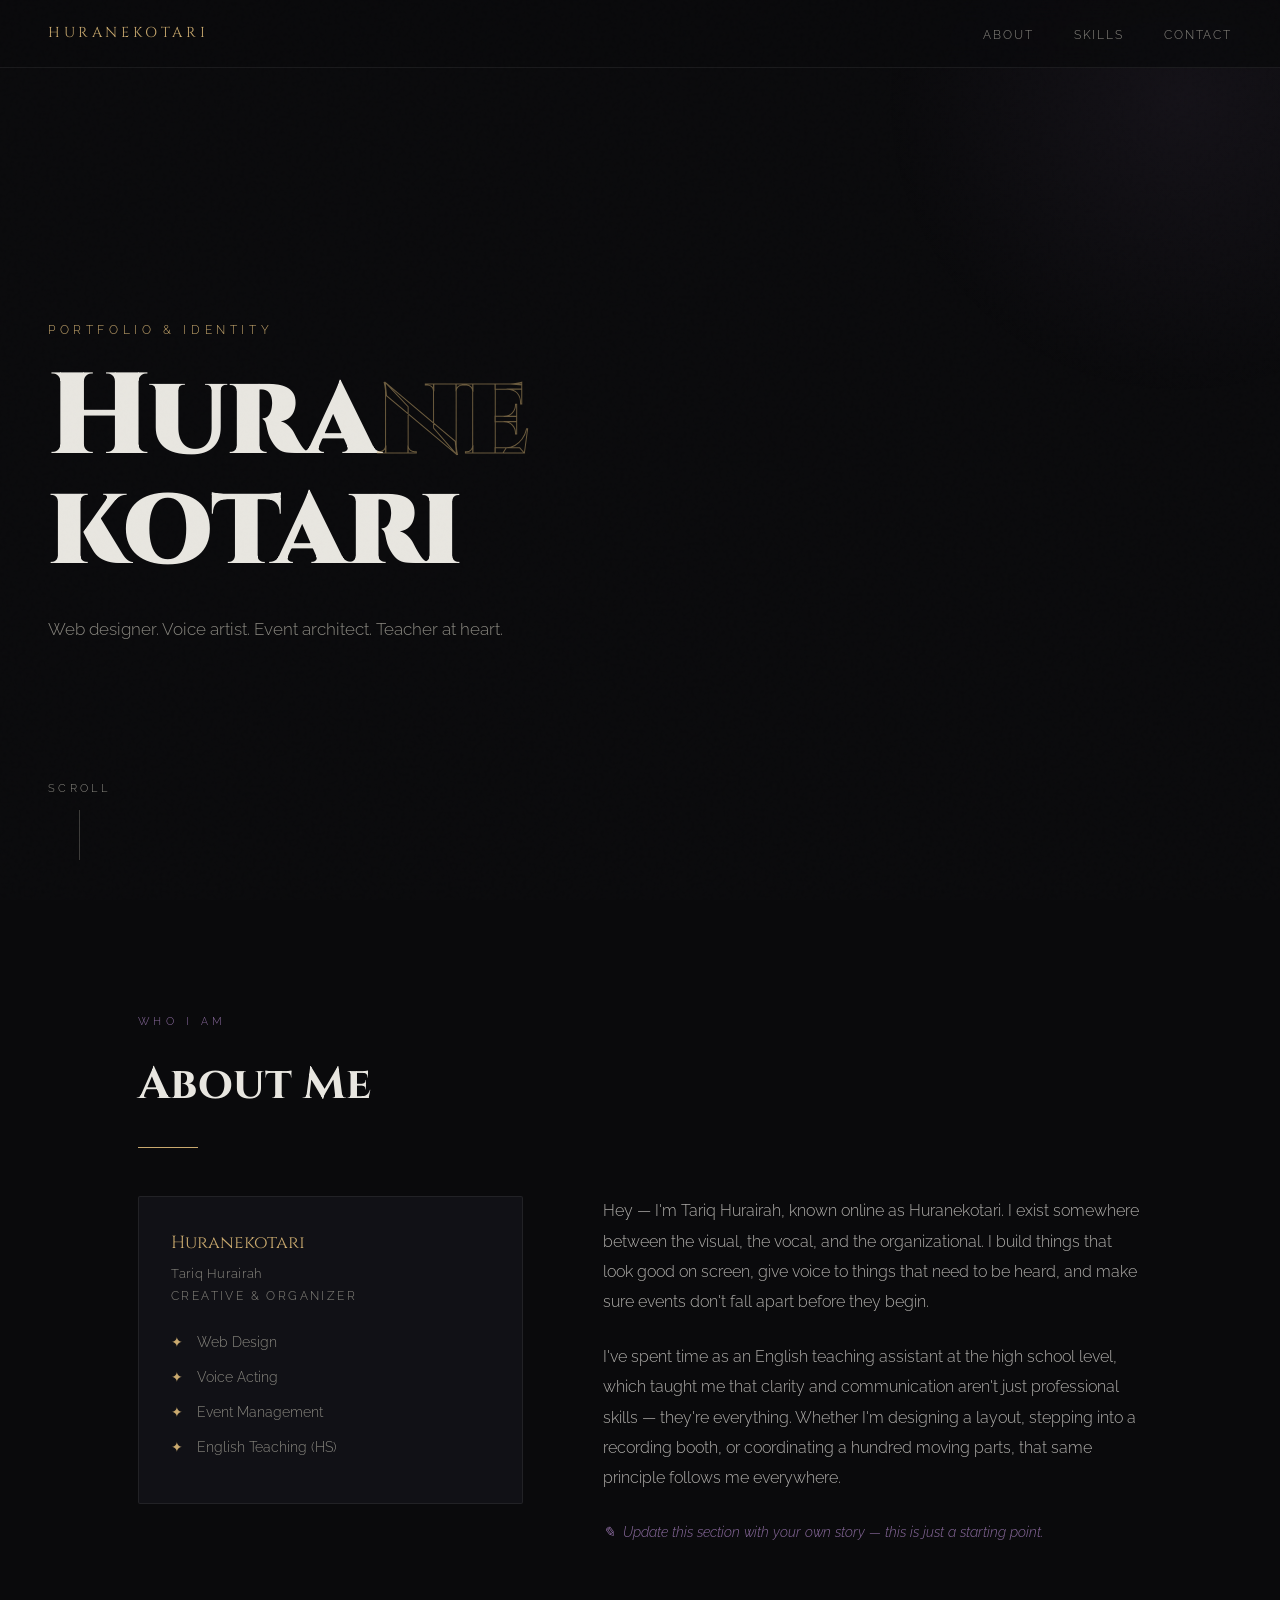
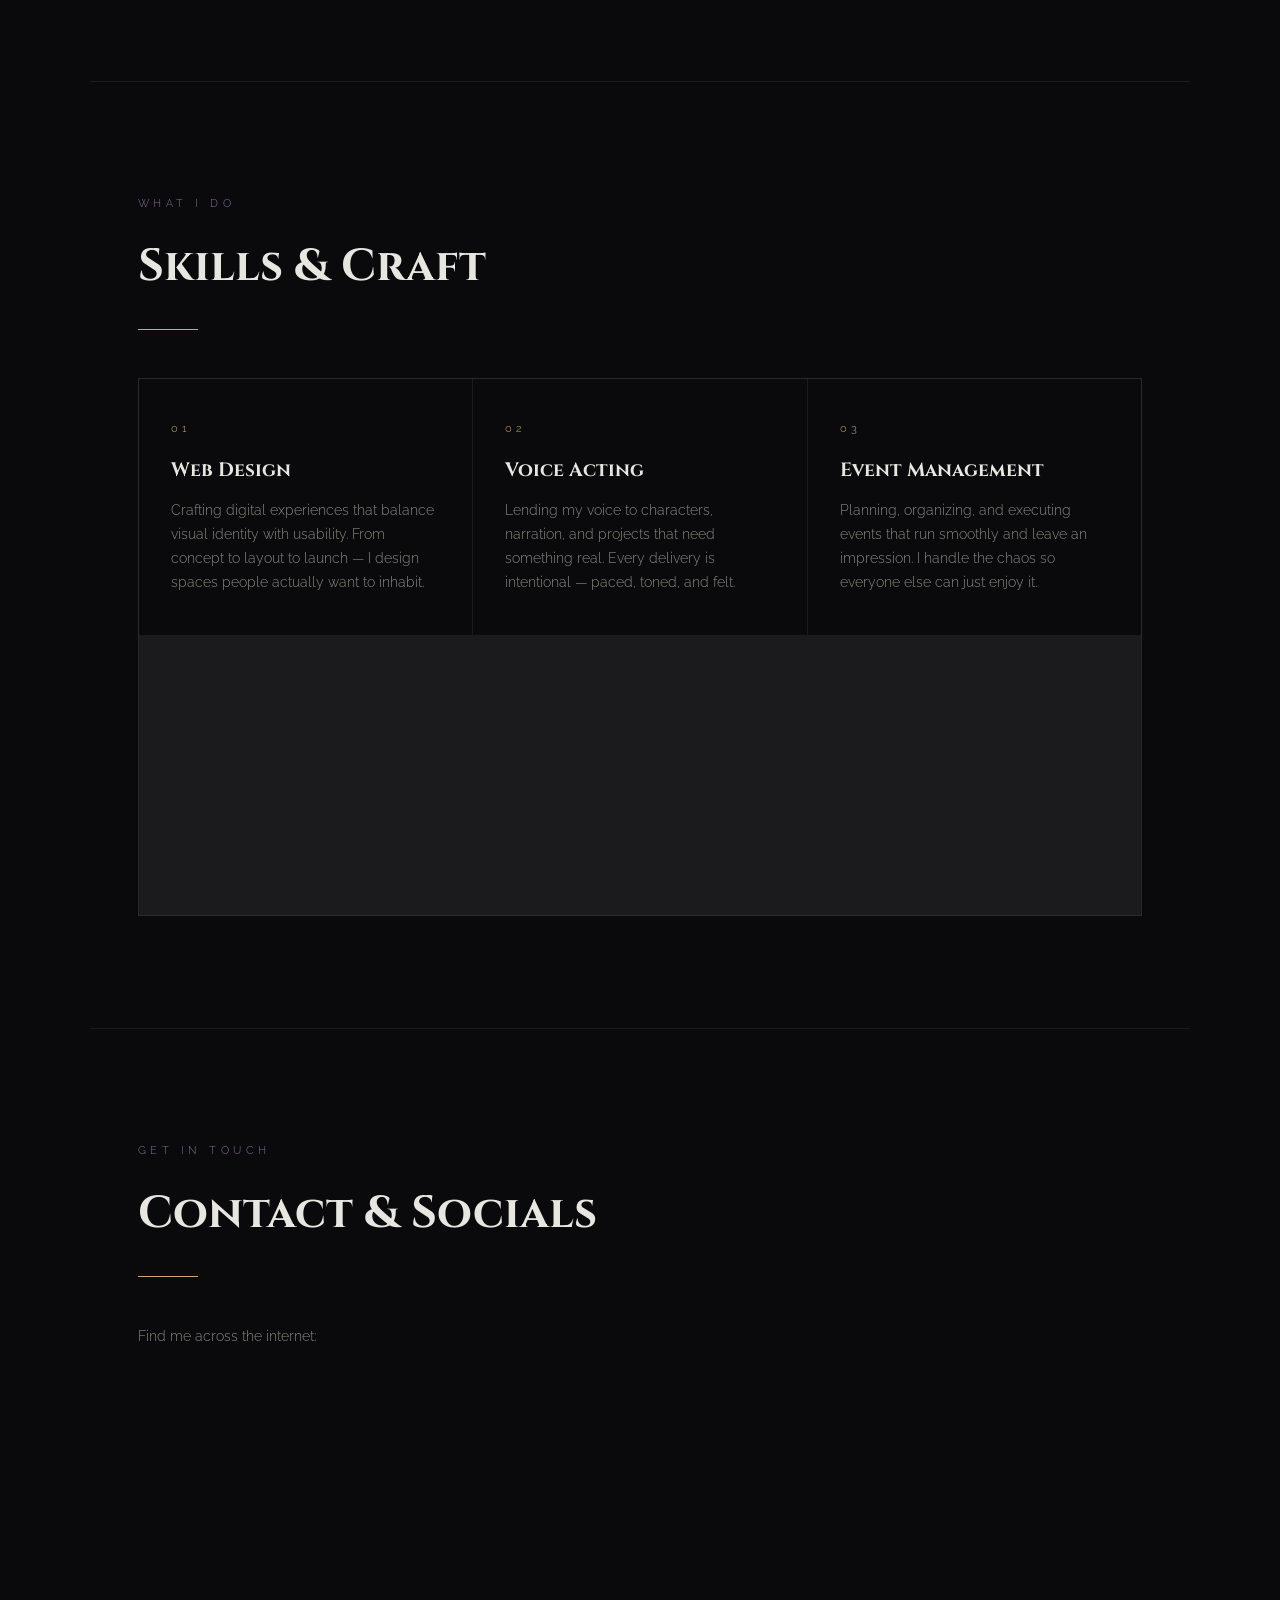
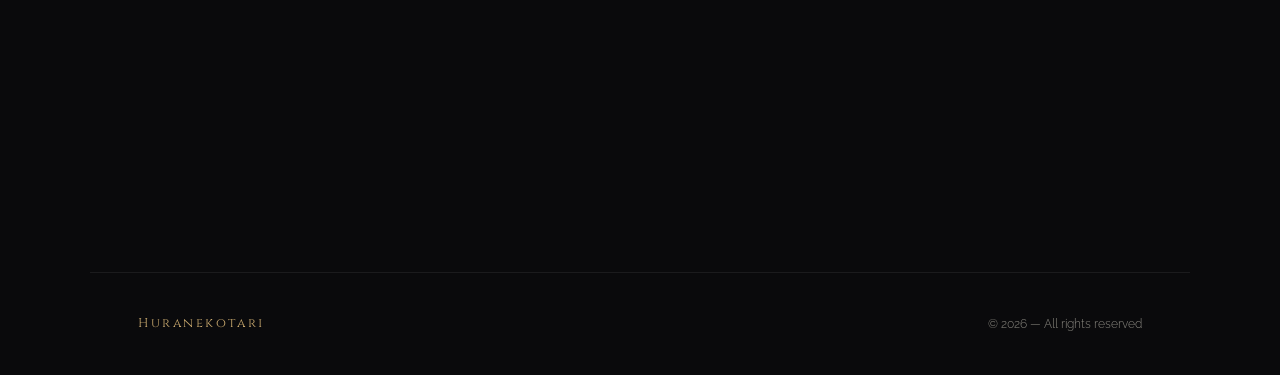
==== index.html @ 20be0a8c "V1.0" ====
<!DOCTYPE html>
<html lang="en">
<head>
<meta charset="UTF-8"/>
<meta name="viewport" content="width=device-width, initial-scale=1.0"/>
<title>huranekotari</title>
<link href="https://fonts.googleapis.com/css2?family=Cinzel:wght@400;700;900&family=Raleway:wght@300;400;500&display=swap" rel="stylesheet"/>
<style>
  *, *::before, *::after { box-sizing: border-box; margin: 0; padding: 0; }

  :root {
    --bg: #0a0a0c;
    --bg2: #111116;
    --bg3: #18181f;
    --border: rgba(255,255,255,0.07);
    --border-hover: rgba(255,255,255,0.15);
    --text: #e8e6e0;
    --muted: #8a8880;
    --accent: #c9a96e;
    --accent2: #8b6b9f;
    --red: #9f3a3a;
  }

  html { scroll-behavior: smooth; }

  body {
    background: var(--bg);
    color: var(--text);
    font-family: 'Raleway', sans-serif;
    font-weight: 300;
    line-height: 1.7;
    overflow-x: hidden;
  }

  /* grain overlay */
  body::before {
    content: '';
    position: fixed;
    inset: 0;
    background-image: url("data:image/svg+xml,%3Csvg viewBox='0 0 256 256' xmlns='http://www.w3.org/2000/svg'%3E%3Cfilter id='noise'%3E%3CfeTurbulence type='fractalNoise' baseFrequency='0.9' numOctaves='4' stitchTiles='stitch'/%3E%3C/filter%3E%3Crect width='100%25' height='100%25' filter='url(%23noise)' opacity='0.04'/%3E%3C/svg%3E");
    pointer-events: none;
    z-index: 9999;
    opacity: 0.4;
  }

  /* NAV */
  nav {
    position: fixed;
    top: 0; left: 0; right: 0;
    z-index: 100;
    display: flex;
    align-items: center;
    justify-content: space-between;
    padding: 1.25rem 3rem;
    border-bottom: 1px solid var(--border);
    background: rgba(10,10,12,0.85);
    backdrop-filter: blur(12px);
  }

  .nav-logo {
    font-family: 'Cinzel', serif;
    font-size: 0.9rem;
    letter-spacing: 0.25em;
    color: var(--accent);
    text-decoration: none;
    text-transform: uppercase;
  }

  .nav-links {
    display: flex;
    gap: 2.5rem;
    list-style: none;
  }

  .nav-links a {
    color: var(--muted);
    text-decoration: none;
    font-size: 0.78rem;
    letter-spacing: 0.15em;
    text-transform: uppercase;
    transition: color 0.3s;
  }

  .nav-links a:hover { color: var(--text); }

  /* HERO */
  .hero {
    min-height: 100vh;
    display: flex;
    flex-direction: column;
    justify-content: center;
    padding: 8rem 3rem 4rem;
    position: relative;
    overflow: hidden;
  }

  .hero::after {
    content: '';
    position: absolute;
    top: -200px; right: -200px;
    width: 600px; height: 600px;
    background: radial-gradient(circle, rgba(139,107,159,0.08) 0%, transparent 70%);
    pointer-events: none;
  }

  .hero-eyebrow {
    font-size: 0.72rem;
    letter-spacing: 0.4em;
    text-transform: uppercase;
    color: var(--accent);
    margin-bottom: 1.5rem;
    opacity: 0;
    animation: fadeUp 0.8s 0.2s ease forwards;
  }

  .hero-name {
    font-family: 'Cinzel', serif;
    font-size: clamp(3.5rem, 9vw, 8rem);
    font-weight: 900;
    line-height: 0.95;
    letter-spacing: -0.02em;
    color: var(--text);
    opacity: 0;
    animation: fadeUp 0.9s 0.4s ease forwards;
  }

  .hero-name span {
    color: transparent;
    -webkit-text-stroke: 1px rgba(201,169,110,0.5);
  }

  .hero-tagline {
    margin-top: 2rem;
    font-size: 1.05rem;
    color: var(--muted);
    max-width: 480px;
    font-weight: 300;
    opacity: 0;
    animation: fadeUp 0.9s 0.6s ease forwards;
  }

  .hero-scroll {
    position: absolute;
    bottom: 2.5rem;
    left: 3rem;
    font-size: 0.7rem;
    letter-spacing: 0.3em;
    text-transform: uppercase;
    color: var(--muted);
    opacity: 0;
    animation: fadeIn 1s 1.2s ease forwards;
  }

  .hero-scroll::after {
    content: '';
    display: block;
    width: 1px;
    height: 50px;
    background: var(--muted);
    margin: 0.75rem auto 0;
    opacity: 0.4;
  }

  /* DIVIDER */
  .section-divider {
    width: 60px;
    height: 1px;
    background: var(--accent);
    margin: 0 0 2rem;
    opacity: 0.6;
  }

  /* SECTIONS */
  section {
    padding: 7rem 3rem;
    max-width: 1100px;
    margin: 0 auto;
  }

  .section-label {
    font-size: 0.7rem;
    letter-spacing: 0.4em;
    text-transform: uppercase;
    color: var(--accent2);
    margin-bottom: 1rem;
  }

  .section-title {
    font-family: 'Cinzel', serif;
    font-size: clamp(1.8rem, 4vw, 2.8rem);
    font-weight: 700;
    color: var(--text);
    margin-bottom: 1.5rem;
  }

  /* ABOUT */
  .about-grid {
    display: grid;
    grid-template-columns: 1fr 1.4fr;
    gap: 5rem;
    align-items: start;
    margin-top: 3rem;
  }

  .about-aside {
    position: sticky;
    top: 7rem;
  }

  .about-card {
    background: var(--bg2);
    border: 1px solid var(--border);
    padding: 2rem;
    border-radius: 2px;
  }

  .about-card-name {
    font-family: 'Cinzel', serif;
    font-size: 1.1rem;
    color: var(--accent);
    margin-bottom: 0.25rem;
  }

  .about-card-role {
    font-size: 0.75rem;
    letter-spacing: 0.2em;
    text-transform: uppercase;
    color: var(--muted);
    margin-bottom: 1.5rem;
  }

  .about-card-detail {
    display: flex;
    gap: 0.75rem;
    align-items: flex-start;
    margin-bottom: 0.75rem;
    font-size: 0.85rem;
    color: var(--muted);
  }

  .about-card-detail span:first-child {
    color: var(--accent);
    min-width: 14px;
  }

  .about-body p {
    font-size: 1rem;
    color: rgba(232,230,224,0.75);
    margin-bottom: 1.5rem;
    line-height: 1.9;
  }

  /* SKILLS */
  .skills-section {
    border-top: 1px solid var(--border);
  }

  .skills-grid {
    display: grid;
    grid-template-columns: repeat(auto-fit, minmax(260px, 1fr));
    gap: 1px;
    margin-top: 3rem;
    border: 1px solid var(--border);
    background: var(--border);
  }

  .skill-card {
    background: var(--bg);
    padding: 2.5rem 2rem;
    transition: background 0.3s;
    cursor: default;
  }

  .skill-card:hover { background: var(--bg3); }

  .skill-icon {
    font-size: 0.7rem;
    letter-spacing: 0.35em;
    text-transform: uppercase;
    color: var(--accent);
    margin-bottom: 1rem;
  }

  .skill-name {
    font-family: 'Cinzel', serif;
    font-size: 1.2rem;
    font-weight: 700;
    color: var(--text);
    margin-bottom: 0.75rem;
  }

  .skill-desc {
    font-size: 0.88rem;
    color: var(--muted);
    line-height: 1.7;
  }

  /* SOCIALS / CONTACT */
  .contact-section {
    border-top: 1px solid var(--border);
  }

  .contact-grid {
    display: grid;
    grid-template-columns: 1fr 1fr;
    gap: 4rem;
    margin-top: 3rem;
  }

  .social-links {
    display: flex;
    flex-direction: column;
    gap: 0;
  }

  .social-link {
    display: flex;
    align-items: center;
    justify-content: space-between;
    padding: 1.25rem 0;
    border-bottom: 1px solid var(--border);
    text-decoration: none;
    color: var(--text);
    transition: all 0.25s;
    cursor: pointer;
  }

  .social-link:first-child { border-top: 1px solid var(--border); }

  .social-link:hover { color: var(--accent); border-color: var(--accent); padding-left: 0.5rem; }

  .social-link-name {
    font-size: 0.72rem;
    letter-spacing: 0.3em;
    text-transform: uppercase;
    color: var(--muted);
    display: block;
    margin-bottom: 0.2rem;
    transition: color 0.25s;
  }

  .social-link:hover .social-link-name { color: var(--accent); }

  .social-link-handle {
    font-family: 'Cinzel', serif;
    font-size: 1rem;
  }

  .social-link-arrow { color: var(--muted); font-size: 1.2rem; transition: transform 0.25s; }
  .social-link:hover .social-link-arrow { transform: translateX(4px); }

  .contact-info {
    display: flex;
    flex-direction: column;
    gap: 1.5rem;
  }

  .contact-item {
    background: var(--bg2);
    border: 1px solid var(--border);
    padding: 1.5rem;
    border-radius: 2px;
    transition: border-color 0.3s;
  }

  .contact-item:hover { border-color: var(--border-hover); }

  .contact-item-label {
    font-size: 0.7rem;
    letter-spacing: 0.35em;
    text-transform: uppercase;
    color: var(--accent2);
    margin-bottom: 0.4rem;
  }

  .contact-item-value {
    font-size: 0.95rem;
    color: var(--muted);
    font-style: italic;
  }

  .placeholder-tag {
    display: inline-flex;
    align-items: center;
    gap: 0.4rem;
    background: rgba(139,107,159,0.08);
    border: 1px dashed rgba(139,107,159,0.3);
    padding: 0.3rem 0.75rem;
    font-size: 0.75rem;
    color: var(--accent2);
    border-radius: 2px;
    font-style: italic;
  }

  /* FOOTER */
  footer {
    border-top: 1px solid var(--border);
    padding: 2.5rem 3rem;
    display: flex;
    justify-content: space-between;
    align-items: center;
    max-width: 1100px;
    margin: 0 auto;
  }

  .footer-name {
    font-family: 'Cinzel', serif;
    font-size: 0.8rem;
    letter-spacing: 0.2em;
    color: var(--accent);
  }

  .footer-copy {
    font-size: 0.75rem;
    color: var(--muted);
  }

  /* ANIMATIONS */
  @keyframes fadeUp {
    from { opacity: 0; transform: translateY(24px); }
    to { opacity: 1; transform: translateY(0); }
  }

  @keyframes fadeIn {
    from { opacity: 0; }
    to { opacity: 1; }
  }

  .reveal {
    opacity: 0;
    transform: translateY(20px);
    transition: opacity 0.7s ease, transform 0.7s ease;
  }

  .reveal.visible {
    opacity: 1;
    transform: translateY(0);
  }

  @media (max-width: 768px) {
    nav { padding: 1rem 1.5rem; }
    .nav-links { gap: 1.5rem; }
    section { padding: 4rem 1.5rem; }
    .hero { padding: 7rem 1.5rem 4rem; }
    .about-grid { grid-template-columns: 1fr; gap: 2.5rem; }
    .about-aside { position: static; }
    .contact-grid { grid-template-columns: 1fr; gap: 3rem; }
    footer { flex-direction: column; gap: 1rem; text-align: center; }
  }
</style>
</head>
<body>

<nav>
  <a href="#" class="nav-logo">Huranekotari</a>
  <ul class="nav-links">
    <li><a href="#about">About</a></li>
    <li><a href="#skills">Skills</a></li>
    <li><a href="#contact">Contact</a></li>
  </ul>
</nav>

<!-- HERO -->
<div class="hero">
  <p class="hero-eyebrow">Portfolio &amp; Identity</p>
  <h1 class="hero-name">Hura<span>ne</span><br/>kotari</h1>
  <p class="hero-tagline">Web designer. Voice artist. Event architect. Teacher at heart.</p>
  <div class="hero-scroll">Scroll</div>
</div>

<!-- ABOUT -->
<section id="about">
  <p class="section-label reveal">Who I am</p>
  <h2 class="section-title reveal">About Me</h2>
  <div class="section-divider reveal"></div>

  <div class="about-grid">
    <div class="about-aside reveal">
      <div class="about-card">
        <p class="about-card-name">Huranekotari</p>
        <p style="font-size:0.8rem; color:var(--muted); margin-bottom:0.1rem; letter-spacing:0.05em;">Tariq Hurairah</p>
        <p class="about-card-role">Creative &amp; Organizer</p>
        <div class="about-card-detail"><span>✦</span><span>Web Design</span></div>
        <div class="about-card-detail"><span>✦</span><span>Voice Acting</span></div>
        <div class="about-card-detail"><span>✦</span><span>Event Management</span></div>
        <div class="about-card-detail"><span>✦</span><span>English Teaching (HS)</span></div>
      </div>
    </div>

    <div class="about-body reveal">
      <p>Hey — I'm Tariq Hurairah, known online as Huranekotari. I exist somewhere between the visual, the vocal, and the organizational. I build things that look good on screen, give voice to things that need to be heard, and make sure events don't fall apart before they begin.</p>
      <p>I've spent time as an English teaching assistant at the high school level, which taught me that clarity and communication aren't just professional skills — they're everything. Whether I'm designing a layout, stepping into a recording booth, or coordinating a hundred moving parts, that same principle follows me everywhere.</p>
      <p style="color: var(--accent2); font-style: italic; font-size: 0.9rem;">✎ &nbsp;Update this section with your own story — this is just a starting point.</p>
    </div>
  </div>
</section>

<!-- SKILLS -->
<section id="skills" class="skills-section">
  <p class="section-label reveal">What I do</p>
  <h2 class="section-title reveal">Skills &amp; Craft</h2>
  <div class="section-divider reveal"></div>

  <div class="skills-grid">
    <div class="skill-card reveal">
      <p class="skill-icon">01</p>
      <h3 class="skill-name">Web Design</h3>
      <p class="skill-desc">Crafting digital experiences that balance visual identity with usability. From concept to layout to launch — I design spaces people actually want to inhabit.</p>
    </div>
    <div class="skill-card reveal">
      <p class="skill-icon">02</p>
      <h3 class="skill-name">Voice Acting</h3>
      <p class="skill-desc">Lending my voice to characters, narration, and projects that need something real. Every delivery is intentional — paced, toned, and felt.</p>
    </div>
    <div class="skill-card reveal">
      <p class="skill-icon">03</p>
      <h3 class="skill-name">Event Management</h3>
      <p class="skill-desc">Planning, organizing, and executing events that run smoothly and leave an impression. I handle the chaos so everyone else can just enjoy it.</p>
    </div>
    <div class="skill-card reveal">
      <p class="skill-icon">04</p>
      <h3 class="skill-name">English Teaching</h3>
      <p class="skill-desc">Former HS English TA with a genuine love for language and communication. I know how to break ideas down, make them stick, and meet people where they are.</p>
    </div>
  </div>
</section>

<!-- CONTACT -->
<section id="contact" class="contact-section">
  <p class="section-label reveal">Get in touch</p>
  <h2 class="section-title reveal">Contact &amp; Socials</h2>
  <div class="section-divider reveal"></div>

  <div class="contact-grid">
    <div>
      <p style="font-size:0.85rem; color:var(--muted); margin-bottom:2rem;" class="reveal">Find me across the internet:</p>
      <div class="social-links reveal">
        <a class="social-link" href="https://instagram.com/taaaaaaaaaaaaaaaariq.420" target="_blank" rel="noopener">
          <div>
            <span class="social-link-name">Instagram</span>
            <span class="social-link-handle">@taaaaaaaaaaaaaaaariq.420</span>
          </div>
          <span class="social-link-arrow">→</span>
        </a>
        <div class="social-link" style="opacity:0.5; cursor:default;">
          <div>
            <span class="social-link-name">Twitter / X</span>
            <span class="social-link-handle placeholder-tag">✎ Add your handle</span>
          </div>
          <span class="social-link-arrow">→</span>
        </div>
        <div class="social-link" style="opacity:0.5; cursor:default;">
          <div>
            <span class="social-link-name">YouTube / Twitch</span>
            <span class="social-link-handle placeholder-tag">✎ Add your channel</span>
          </div>
          <span class="social-link-arrow">→</span>
        </div>
        <div class="social-link" style="opacity:0.5; cursor:default;">
          <div>
            <span class="social-link-name">LinkedIn</span>
            <span class="social-link-handle placeholder-tag">✎ Add your profile</span>
          </div>
          <span class="social-link-arrow">→</span>
        </div>
      </div>
    </div>

    <div class="contact-info reveal">
      <div class="contact-item">
        <p class="contact-item-label">Email</p>
        <p class="contact-item-value"><span class="placeholder-tag">✎ Add your email address</span></p>
      </div>
      <div class="contact-item">
        <p class="contact-item-label">Discord</p>
        <p class="contact-item-value"><span class="placeholder-tag">✎ Add your Discord tag</span></p>
      </div>
      <div class="contact-item">
        <p class="contact-item-label">Available for</p>
        <p class="contact-item-value" style="color:var(--text); font-style:normal;">Freelance design, voice work, event coordination &amp; collabs.</p>
      </div>
    </div>
  </div>
</section>

<footer>
  <span class="footer-name">Huranekotari</span>
  <span class="footer-copy">© 2026 — All rights reserved</span>
</footer>

<script>
  const observer = new IntersectionObserver((entries) => {
    entries.forEach((entry, i) => {
      if (entry.isIntersecting) {
        setTimeout(() => entry.target.classList.add('visible'), i * 80);
        observer.unobserve(entry.target);
      }
    });
  }, { threshold: 0.1 });

  document.querySelectorAll('.reveal').forEach(el => observer.observe(el));
</script>
</body>
</html>
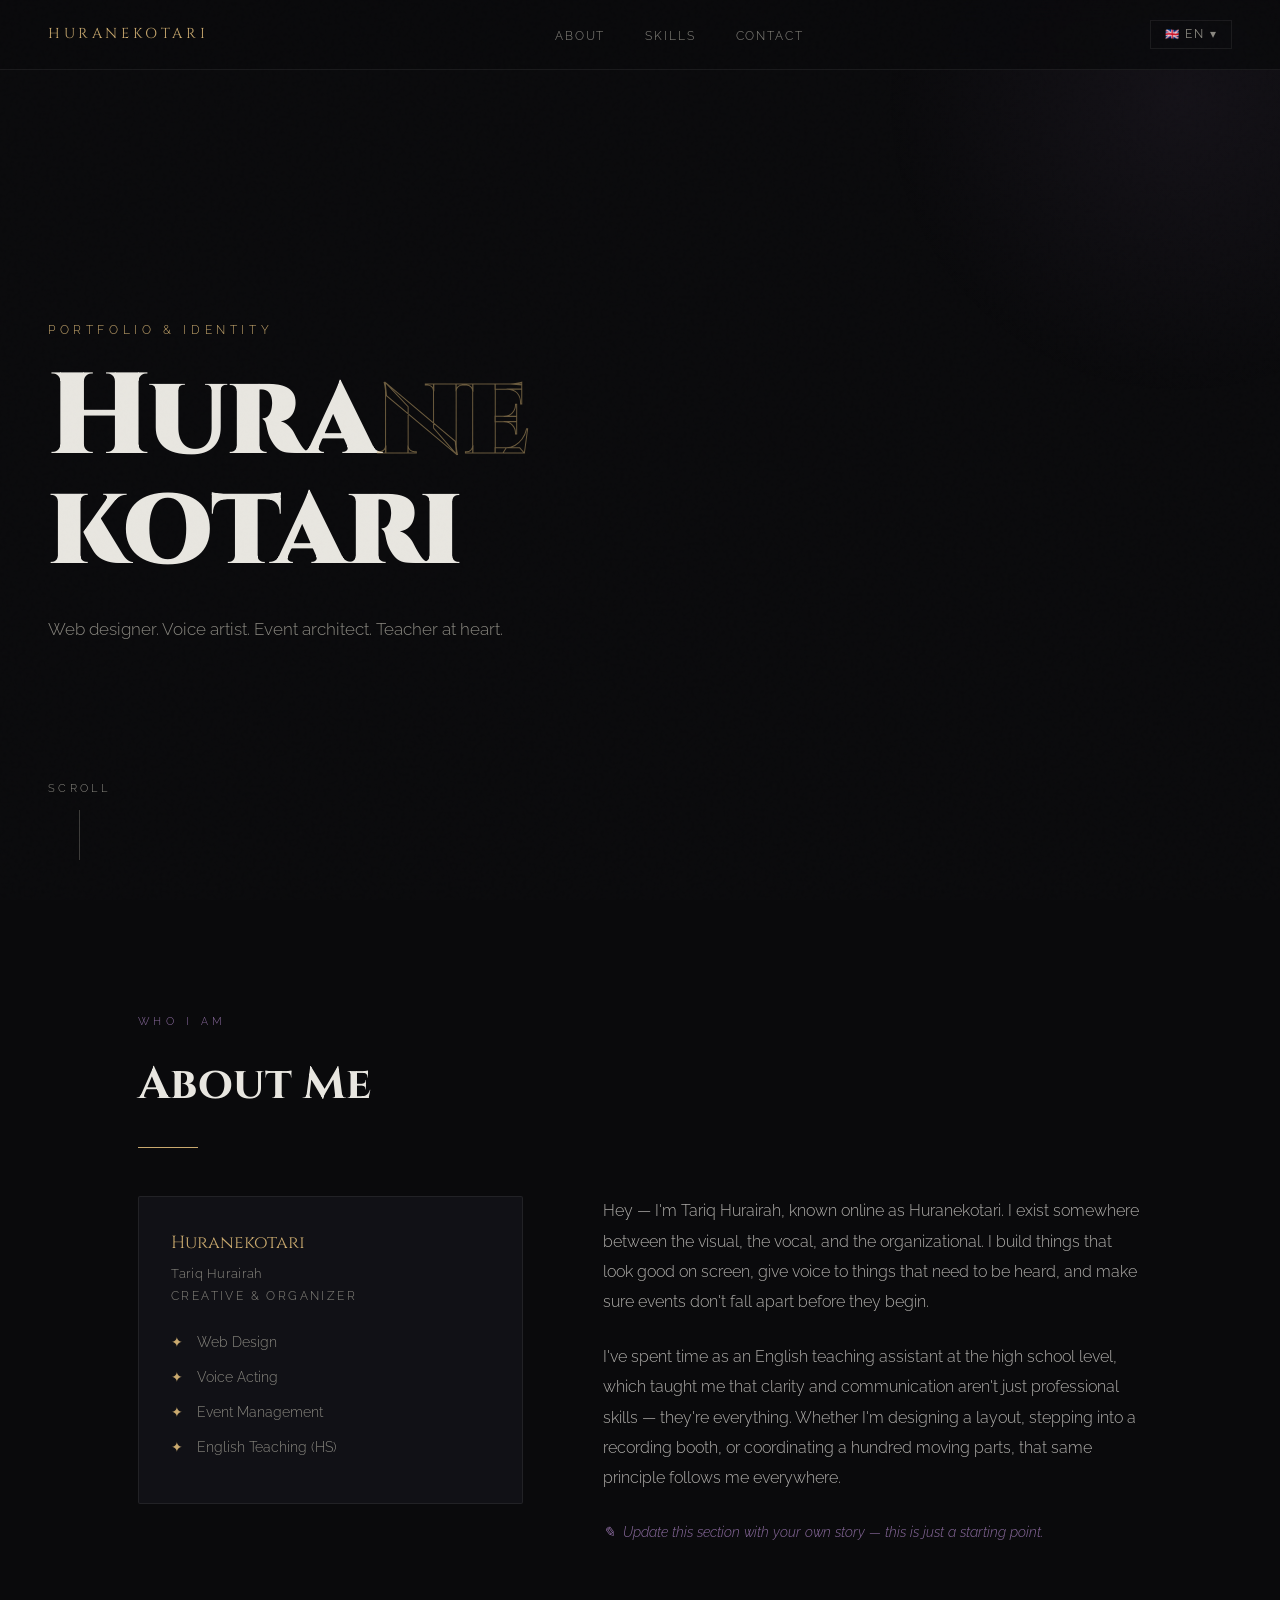
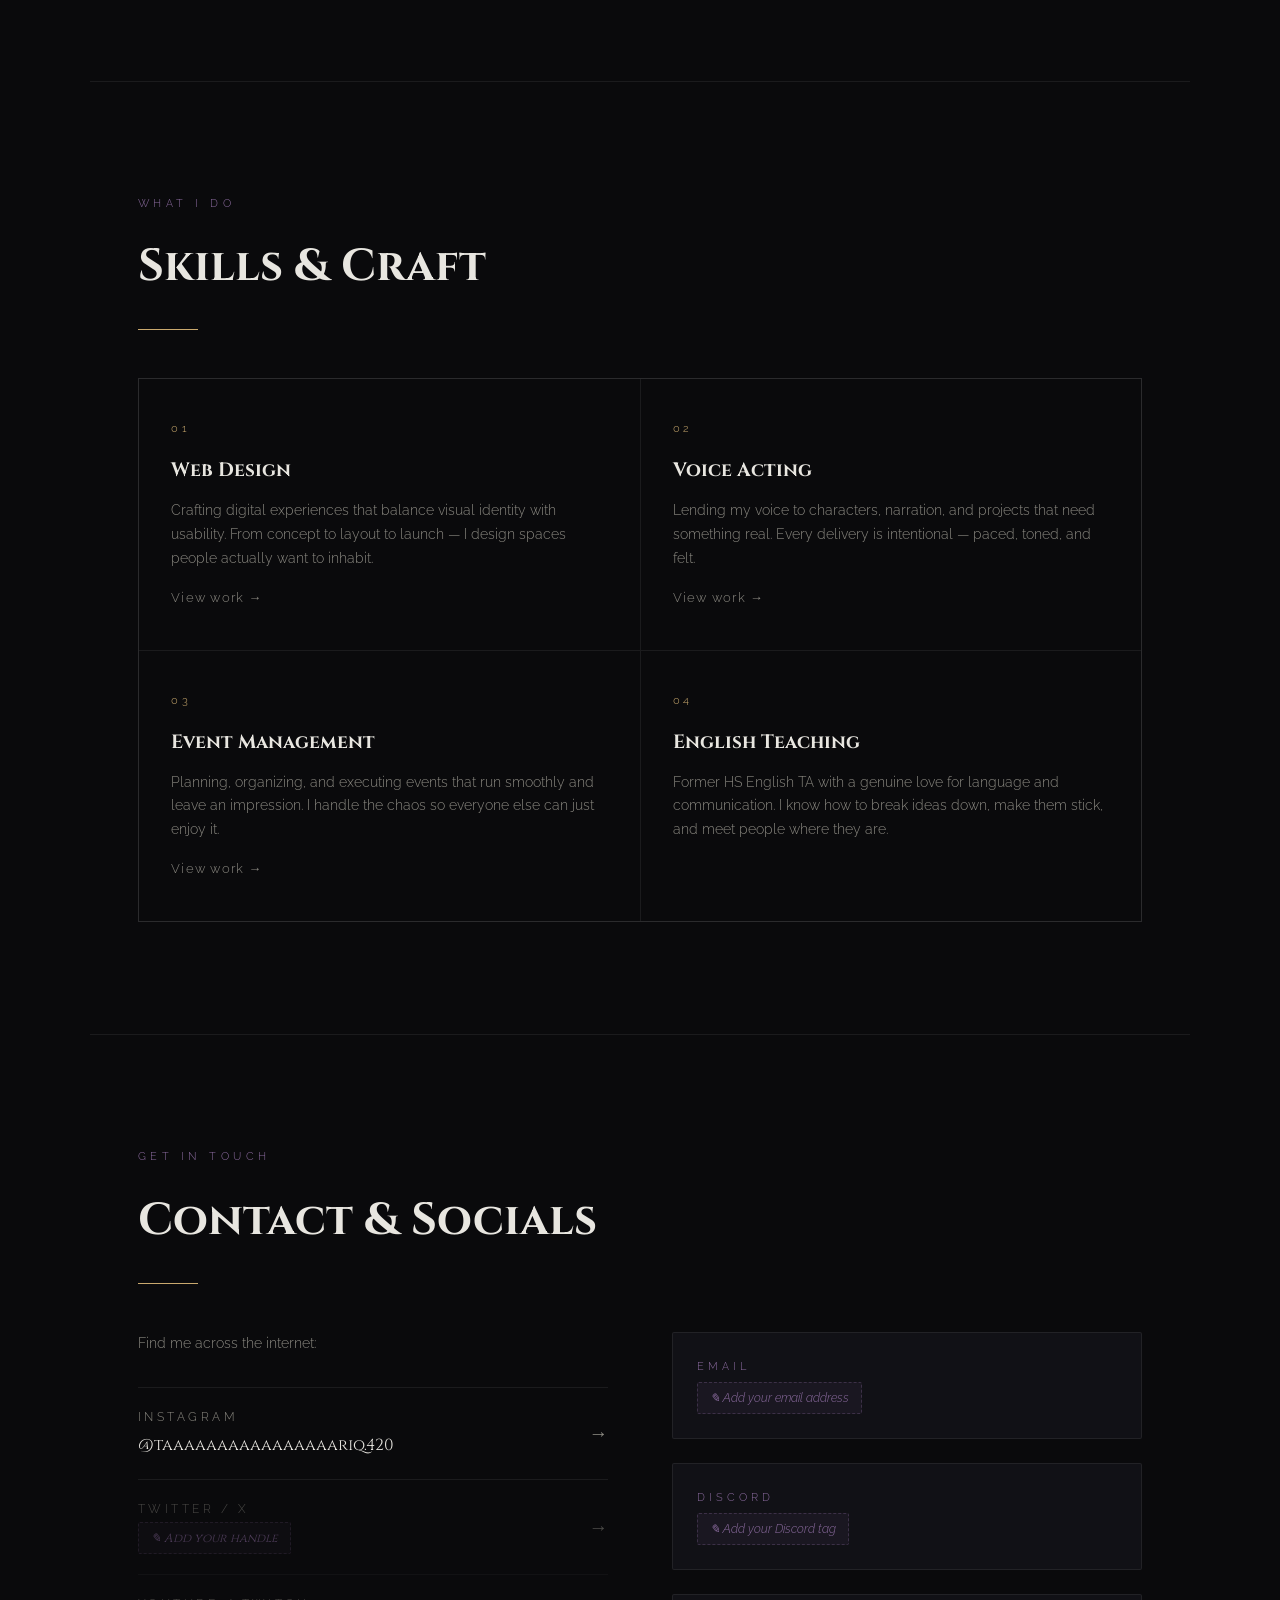
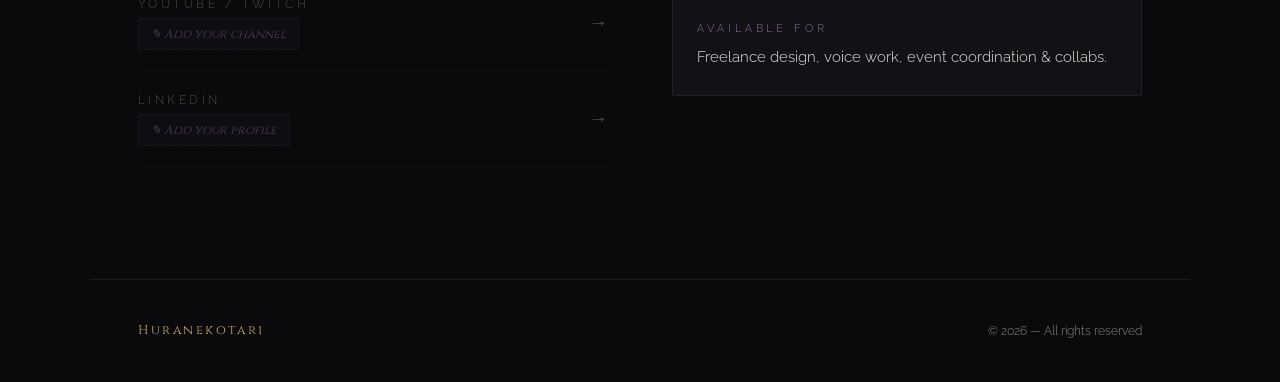
==== commit 0af6c514: "V1.1" ====
--- a/index.html
+++ b/index.html
@@ -3,572 +3,128 @@
 <head>
 <meta charset="UTF-8"/>
 <meta name="viewport" content="width=device-width, initial-scale=1.0"/>
-<title>huranekotari</title>
+<title>Huranekotari</title>
 <link href="https://fonts.googleapis.com/css2?family=Cinzel:wght@400;700;900&family=Raleway:wght@300;400;500&display=swap" rel="stylesheet"/>
-<style>
-  *, *::before, *::after { box-sizing: border-box; margin: 0; padding: 0; }
-
-  :root {
-    --bg: #0a0a0c;
-    --bg2: #111116;
-    --bg3: #18181f;
-    --border: rgba(255,255,255,0.07);
-    --border-hover: rgba(255,255,255,0.15);
-    --text: #e8e6e0;
-    --muted: #8a8880;
-    --accent: #c9a96e;
-    --accent2: #8b6b9f;
-    --red: #9f3a3a;
-  }
-
-  html { scroll-behavior: smooth; }
-
-  body {
-    background: var(--bg);
-    color: var(--text);
-    font-family: 'Raleway', sans-serif;
-    font-weight: 300;
-    line-height: 1.7;
-    overflow-x: hidden;
-  }
-
-  /* grain overlay */
-  body::before {
-    content: '';
-    position: fixed;
-    inset: 0;
-    background-image: url("data:image/svg+xml,%3Csvg viewBox='0 0 256 256' xmlns='http://www.w3.org/2000/svg'%3E%3Cfilter id='noise'%3E%3CfeTurbulence type='fractalNoise' baseFrequency='0.9' numOctaves='4' stitchTiles='stitch'/%3E%3C/filter%3E%3Crect width='100%25' height='100%25' filter='url(%23noise)' opacity='0.04'/%3E%3C/svg%3E");
-    pointer-events: none;
-    z-index: 9999;
-    opacity: 0.4;
-  }
-
-  /* NAV */
-  nav {
-    position: fixed;
-    top: 0; left: 0; right: 0;
-    z-index: 100;
-    display: flex;
-    align-items: center;
-    justify-content: space-between;
-    padding: 1.25rem 3rem;
-    border-bottom: 1px solid var(--border);
-    background: rgba(10,10,12,0.85);
-    backdrop-filter: blur(12px);
-  }
-
-  .nav-logo {
-    font-family: 'Cinzel', serif;
-    font-size: 0.9rem;
-    letter-spacing: 0.25em;
-    color: var(--accent);
-    text-decoration: none;
-    text-transform: uppercase;
-  }
-
-  .nav-links {
-    display: flex;
-    gap: 2.5rem;
-    list-style: none;
-  }
-
-  .nav-links a {
-    color: var(--muted);
-    text-decoration: none;
-    font-size: 0.78rem;
-    letter-spacing: 0.15em;
-    text-transform: uppercase;
-    transition: color 0.3s;
-  }
-
-  .nav-links a:hover { color: var(--text); }
-
-  /* HERO */
-  .hero {
-    min-height: 100vh;
-    display: flex;
-    flex-direction: column;
-    justify-content: center;
-    padding: 8rem 3rem 4rem;
-    position: relative;
-    overflow: hidden;
-  }
-
-  .hero::after {
-    content: '';
-    position: absolute;
-    top: -200px; right: -200px;
-    width: 600px; height: 600px;
-    background: radial-gradient(circle, rgba(139,107,159,0.08) 0%, transparent 70%);
-    pointer-events: none;
-  }
-
-  .hero-eyebrow {
-    font-size: 0.72rem;
-    letter-spacing: 0.4em;
-    text-transform: uppercase;
-    color: var(--accent);
-    margin-bottom: 1.5rem;
-    opacity: 0;
-    animation: fadeUp 0.8s 0.2s ease forwards;
-  }
-
-  .hero-name {
-    font-family: 'Cinzel', serif;
-    font-size: clamp(3.5rem, 9vw, 8rem);
-    font-weight: 900;
-    line-height: 0.95;
-    letter-spacing: -0.02em;
-    color: var(--text);
-    opacity: 0;
-    animation: fadeUp 0.9s 0.4s ease forwards;
-  }
-
-  .hero-name span {
-    color: transparent;
-    -webkit-text-stroke: 1px rgba(201,169,110,0.5);
-  }
-
-  .hero-tagline {
-    margin-top: 2rem;
-    font-size: 1.05rem;
-    color: var(--muted);
-    max-width: 480px;
-    font-weight: 300;
-    opacity: 0;
-    animation: fadeUp 0.9s 0.6s ease forwards;
-  }
-
-  .hero-scroll {
-    position: absolute;
-    bottom: 2.5rem;
-    left: 3rem;
-    font-size: 0.7rem;
-    letter-spacing: 0.3em;
-    text-transform: uppercase;
-    color: var(--muted);
-    opacity: 0;
-    animation: fadeIn 1s 1.2s ease forwards;
-  }
-
-  .hero-scroll::after {
-    content: '';
-    display: block;
-    width: 1px;
-    height: 50px;
-    background: var(--muted);
-    margin: 0.75rem auto 0;
-    opacity: 0.4;
-  }
-
-  /* DIVIDER */
-  .section-divider {
-    width: 60px;
-    height: 1px;
-    background: var(--accent);
-    margin: 0 0 2rem;
-    opacity: 0.6;
-  }
-
-  /* SECTIONS */
-  section {
-    padding: 7rem 3rem;
-    max-width: 1100px;
-    margin: 0 auto;
-  }
-
-  .section-label {
-    font-size: 0.7rem;
-    letter-spacing: 0.4em;
-    text-transform: uppercase;
-    color: var(--accent2);
-    margin-bottom: 1rem;
-  }
-
-  .section-title {
-    font-family: 'Cinzel', serif;
-    font-size: clamp(1.8rem, 4vw, 2.8rem);
-    font-weight: 700;
-    color: var(--text);
-    margin-bottom: 1.5rem;
-  }
-
-  /* ABOUT */
-  .about-grid {
-    display: grid;
-    grid-template-columns: 1fr 1.4fr;
-    gap: 5rem;
-    align-items: start;
-    margin-top: 3rem;
-  }
-
-  .about-aside {
-    position: sticky;
-    top: 7rem;
-  }
-
-  .about-card {
-    background: var(--bg2);
-    border: 1px solid var(--border);
-    padding: 2rem;
-    border-radius: 2px;
-  }
-
-  .about-card-name {
-    font-family: 'Cinzel', serif;
-    font-size: 1.1rem;
-    color: var(--accent);
-    margin-bottom: 0.25rem;
-  }
-
-  .about-card-role {
-    font-size: 0.75rem;
-    letter-spacing: 0.2em;
-    text-transform: uppercase;
-    color: var(--muted);
-    margin-bottom: 1.5rem;
-  }
-
-  .about-card-detail {
-    display: flex;
-    gap: 0.75rem;
-    align-items: flex-start;
-    margin-bottom: 0.75rem;
-    font-size: 0.85rem;
-    color: var(--muted);
-  }
-
-  .about-card-detail span:first-child {
-    color: var(--accent);
-    min-width: 14px;
-  }
-
-  .about-body p {
-    font-size: 1rem;
-    color: rgba(232,230,224,0.75);
-    margin-bottom: 1.5rem;
-    line-height: 1.9;
-  }
-
-  /* SKILLS */
-  .skills-section {
-    border-top: 1px solid var(--border);
-  }
-
-  .skills-grid {
-    display: grid;
-    grid-template-columns: repeat(auto-fit, minmax(260px, 1fr));
-    gap: 1px;
-    margin-top: 3rem;
-    border: 1px solid var(--border);
-    background: var(--border);
-  }
-
-  .skill-card {
-    background: var(--bg);
-    padding: 2.5rem 2rem;
-    transition: background 0.3s;
-    cursor: default;
-  }
-
-  .skill-card:hover { background: var(--bg3); }
-
-  .skill-icon {
-    font-size: 0.7rem;
-    letter-spacing: 0.35em;
-    text-transform: uppercase;
-    color: var(--accent);
-    margin-bottom: 1rem;
-  }
-
-  .skill-name {
-    font-family: 'Cinzel', serif;
-    font-size: 1.2rem;
-    font-weight: 700;
-    color: var(--text);
-    margin-bottom: 0.75rem;
-  }
-
-  .skill-desc {
-    font-size: 0.88rem;
-    color: var(--muted);
-    line-height: 1.7;
-  }
-
-  /* SOCIALS / CONTACT */
-  .contact-section {
-    border-top: 1px solid var(--border);
-  }
-
-  .contact-grid {
-    display: grid;
-    grid-template-columns: 1fr 1fr;
-    gap: 4rem;
-    margin-top: 3rem;
-  }
-
-  .social-links {
-    display: flex;
-    flex-direction: column;
-    gap: 0;
-  }
-
-  .social-link {
-    display: flex;
-    align-items: center;
-    justify-content: space-between;
-    padding: 1.25rem 0;
-    border-bottom: 1px solid var(--border);
-    text-decoration: none;
-    color: var(--text);
-    transition: all 0.25s;
-    cursor: pointer;
-  }
-
-  .social-link:first-child { border-top: 1px solid var(--border); }
-
-  .social-link:hover { color: var(--accent); border-color: var(--accent); padding-left: 0.5rem; }
-
-  .social-link-name {
-    font-size: 0.72rem;
-    letter-spacing: 0.3em;
-    text-transform: uppercase;
-    color: var(--muted);
-    display: block;
-    margin-bottom: 0.2rem;
-    transition: color 0.25s;
-  }
-
-  .social-link:hover .social-link-name { color: var(--accent); }
-
-  .social-link-handle {
-    font-family: 'Cinzel', serif;
-    font-size: 1rem;
-  }
-
-  .social-link-arrow { color: var(--muted); font-size: 1.2rem; transition: transform 0.25s; }
-  .social-link:hover .social-link-arrow { transform: translateX(4px); }
-
-  .contact-info {
-    display: flex;
-    flex-direction: column;
-    gap: 1.5rem;
-  }
-
-  .contact-item {
-    background: var(--bg2);
-    border: 1px solid var(--border);
-    padding: 1.5rem;
-    border-radius: 2px;
-    transition: border-color 0.3s;
-  }
-
-  .contact-item:hover { border-color: var(--border-hover); }
-
-  .contact-item-label {
-    font-size: 0.7rem;
-    letter-spacing: 0.35em;
-    text-transform: uppercase;
-    color: var(--accent2);
-    margin-bottom: 0.4rem;
-  }
-
-  .contact-item-value {
-    font-size: 0.95rem;
-    color: var(--muted);
-    font-style: italic;
-  }
-
-  .placeholder-tag {
-    display: inline-flex;
-    align-items: center;
-    gap: 0.4rem;
-    background: rgba(139,107,159,0.08);
-    border: 1px dashed rgba(139,107,159,0.3);
-    padding: 0.3rem 0.75rem;
-    font-size: 0.75rem;
-    color: var(--accent2);
-    border-radius: 2px;
-    font-style: italic;
-  }
-
-  /* FOOTER */
-  footer {
-    border-top: 1px solid var(--border);
-    padding: 2.5rem 3rem;
-    display: flex;
-    justify-content: space-between;
-    align-items: center;
-    max-width: 1100px;
-    margin: 0 auto;
-  }
-
-  .footer-name {
-    font-family: 'Cinzel', serif;
-    font-size: 0.8rem;
-    letter-spacing: 0.2em;
-    color: var(--accent);
-  }
-
-  .footer-copy {
-    font-size: 0.75rem;
-    color: var(--muted);
-  }
-
-  /* ANIMATIONS */
-  @keyframes fadeUp {
-    from { opacity: 0; transform: translateY(24px); }
-    to { opacity: 1; transform: translateY(0); }
-  }
-
-  @keyframes fadeIn {
-    from { opacity: 0; }
-    to { opacity: 1; }
-  }
-
-  .reveal {
-    opacity: 0;
-    transform: translateY(20px);
-    transition: opacity 0.7s ease, transform 0.7s ease;
-  }
-
-  .reveal.visible {
-    opacity: 1;
-    transform: translateY(0);
-  }
-
-  @media (max-width: 768px) {
-    nav { padding: 1rem 1.5rem; }
-    .nav-links { gap: 1.5rem; }
-    section { padding: 4rem 1.5rem; }
-    .hero { padding: 7rem 1.5rem 4rem; }
-    .about-grid { grid-template-columns: 1fr; gap: 2.5rem; }
-    .about-aside { position: static; }
-    .contact-grid { grid-template-columns: 1fr; gap: 3rem; }
-    footer { flex-direction: column; gap: 1rem; text-align: center; }
-  }
-</style>
+<link rel="stylesheet" href="styles.css"/>
 </head>
 <body>
 
 <nav>
-  <a href="#" class="nav-logo">Huranekotari</a>
+  <a href="index.html" class="nav-logo">Huranekotari</a>
   <ul class="nav-links">
-    <li><a href="#about">About</a></li>
-    <li><a href="#skills">Skills</a></li>
-    <li><a href="#contact">Contact</a></li>
+    <li><a href="#about" data-i18n="nav_about">About</a></li>
+    <li><a href="#skills" data-i18n="nav_skills">Skills</a></li>
+    <li><a href="#contact" data-i18n="nav_contact">Contact</a></li>
   </ul>
+  <div class="lang-switcher">
+    <button class="lang-btn" id="langBtn">🇬🇧 EN ▾</button>
+    <div class="lang-dropdown" id="langDropdown">
+      <button class="lang-option active" data-lang="en"><span class="lang-flag">🇬🇧</span> English</button>
+      <button class="lang-option" data-lang="ar"><span class="lang-flag">🇸🇦</span> العربية</button>
+      <button class="lang-option" data-lang="fil"><span class="lang-flag">🇵🇭</span> Filipino</button>
+      <button class="lang-option" data-lang="es"><span class="lang-flag">🇪🇸</span> Español</button>
+      <button class="lang-option" data-lang="it"><span class="lang-flag">🇮🇹</span> Italiano</button>
+      <button class="lang-option" data-lang="zh"><span class="lang-flag">🇨🇳</span> 中文</button>
+      <button class="lang-option" data-lang="ja"><span class="lang-flag">🇯🇵</span> 日本語</button>
+    </div>
+  </div>
 </nav>
 
 <!-- HERO -->
 <div class="hero">
-  <p class="hero-eyebrow">Portfolio &amp; Identity</p>
+  <p class="hero-eyebrow" data-i18n="hero_eyebrow">Portfolio &amp; Identity</p>
   <h1 class="hero-name">Hura<span>ne</span><br/>kotari</h1>
-  <p class="hero-tagline">Web designer. Voice artist. Event architect. Teacher at heart.</p>
-  <div class="hero-scroll">Scroll</div>
+  <p class="hero-tagline" data-i18n="hero_tagline">Web designer. Voice artist. Event architect. Teacher at heart.</p>
+  <div class="hero-scroll" data-i18n="hero_scroll">Scroll</div>
 </div>
 
 <!-- ABOUT -->
 <section id="about">
-  <p class="section-label reveal">Who I am</p>
-  <h2 class="section-title reveal">About Me</h2>
+  <p class="section-label reveal" data-i18n="about_label">Who I am</p>
+  <h2 class="section-title reveal" data-i18n="about_title">About Me</h2>
   <div class="section-divider reveal"></div>
-
   <div class="about-grid">
     <div class="about-aside reveal">
       <div class="about-card">
         <p class="about-card-name">Huranekotari</p>
-        <p style="font-size:0.8rem; color:var(--muted); margin-bottom:0.1rem; letter-spacing:0.05em;">Tariq Hurairah</p>
-        <p class="about-card-role">Creative &amp; Organizer</p>
-        <div class="about-card-detail"><span>✦</span><span>Web Design</span></div>
-        <div class="about-card-detail"><span>✦</span><span>Voice Acting</span></div>
-        <div class="about-card-detail"><span>✦</span><span>Event Management</span></div>
-        <div class="about-card-detail"><span>✦</span><span>English Teaching (HS)</span></div>
-      </div>
-    </div>
-
+        <p class="about-card-realname">Tariq Hurairah</p>
+        <p class="about-card-role" data-i18n="card_role">Creative &amp; Organizer</p>
+        <div class="about-card-detail"><span>✦</span><span data-i18n="skill1">Web Design</span></div>
+        <div class="about-card-detail"><span>✦</span><span data-i18n="skill2">Voice Acting</span></div>
+        <div class="about-card-detail"><span>✦</span><span data-i18n="skill3">Event Management</span></div>
+        <div class="about-card-detail"><span>✦</span><span data-i18n="skill4">English Teaching (HS)</span></div>
+      </div>
+    </div>
     <div class="about-body reveal">
-      <p>Hey — I'm Tariq Hurairah, known online as Huranekotari. I exist somewhere between the visual, the vocal, and the organizational. I build things that look good on screen, give voice to things that need to be heard, and make sure events don't fall apart before they begin.</p>
-      <p>I've spent time as an English teaching assistant at the high school level, which taught me that clarity and communication aren't just professional skills — they're everything. Whether I'm designing a layout, stepping into a recording booth, or coordinating a hundred moving parts, that same principle follows me everywhere.</p>
-      <p style="color: var(--accent2); font-style: italic; font-size: 0.9rem;">✎ &nbsp;Update this section with your own story — this is just a starting point.</p>
+      <p data-i18n="about_p1">Hey — I'm Tariq Hurairah, known online as Huranekotari. I exist somewhere between the visual, the vocal, and the organizational. I build things that look good on screen, give voice to things that need to be heard, and make sure events don't fall apart before they begin.</p>
+      <p data-i18n="about_p2">I've spent time as an English teaching assistant at the high school level, which taught me that clarity and communication aren't just professional skills — they're everything. Whether I'm designing a layout, stepping into a recording booth, or coordinating a hundred moving parts, that same principle follows me everywhere.</p>
+      <p style="color: var(--accent2); font-style: italic; font-size: 0.9rem;" data-i18n="about_placeholder">✎ &nbsp;Update this section with your own story — this is just a starting point.</p>
     </div>
   </div>
 </section>
 
 <!-- SKILLS -->
 <section id="skills" class="skills-section">
-  <p class="section-label reveal">What I do</p>
-  <h2 class="section-title reveal">Skills &amp; Craft</h2>
+  <p class="section-label reveal" data-i18n="skills_label">What I do</p>
+  <h2 class="section-title reveal" data-i18n="skills_title">Skills &amp; Craft</h2>
   <div class="section-divider reveal"></div>
-
   <div class="skills-grid">
-    <div class="skill-card reveal">
+    <a href="web-design.html" class="skill-card skill-card-link reveal">
       <p class="skill-icon">01</p>
-      <h3 class="skill-name">Web Design</h3>
-      <p class="skill-desc">Crafting digital experiences that balance visual identity with usability. From concept to layout to launch — I design spaces people actually want to inhabit.</p>
-    </div>
-    <div class="skill-card reveal">
+      <h3 class="skill-name" data-i18n="skill1">Web Design</h3>
+      <p class="skill-desc" data-i18n="skill1_desc">Crafting digital experiences that balance visual identity with usability. From concept to layout to launch — I design spaces people actually want to inhabit.</p>
+      <span class="skill-arrow" data-i18n="view_work">View work →</span>
+    </a>
+    <a href="voice-acting.html" class="skill-card skill-card-link reveal">
       <p class="skill-icon">02</p>
-      <h3 class="skill-name">Voice Acting</h3>
-      <p class="skill-desc">Lending my voice to characters, narration, and projects that need something real. Every delivery is intentional — paced, toned, and felt.</p>
-    </div>
-    <div class="skill-card reveal">
+      <h3 class="skill-name" data-i18n="skill2">Voice Acting</h3>
+      <p class="skill-desc" data-i18n="skill2_desc">Lending my voice to characters, narration, and projects that need something real. Every delivery is intentional — paced, toned, and felt.</p>
+      <span class="skill-arrow" data-i18n="view_work">View work →</span>
+    </a>
+    <a href="event-management.html" class="skill-card skill-card-link reveal">
       <p class="skill-icon">03</p>
-      <h3 class="skill-name">Event Management</h3>
-      <p class="skill-desc">Planning, organizing, and executing events that run smoothly and leave an impression. I handle the chaos so everyone else can just enjoy it.</p>
-    </div>
+      <h3 class="skill-name" data-i18n="skill3">Event Management</h3>
+      <p class="skill-desc" data-i18n="skill3_desc">Planning, organizing, and executing events that run smoothly and leave an impression. I handle the chaos so everyone else can just enjoy it.</p>
+      <span class="skill-arrow" data-i18n="view_work">View work →</span>
+    </a>
     <div class="skill-card reveal">
       <p class="skill-icon">04</p>
-      <h3 class="skill-name">English Teaching</h3>
-      <p class="skill-desc">Former HS English TA with a genuine love for language and communication. I know how to break ideas down, make them stick, and meet people where they are.</p>
+      <h3 class="skill-name" data-i18n="skill4_title">English Teaching</h3>
+      <p class="skill-desc" data-i18n="skill4_desc">Former HS English TA with a genuine love for language and communication. I know how to break ideas down, make them stick, and meet people where they are.</p>
     </div>
   </div>
 </section>
 
 <!-- CONTACT -->
 <section id="contact" class="contact-section">
-  <p class="section-label reveal">Get in touch</p>
-  <h2 class="section-title reveal">Contact &amp; Socials</h2>
+  <p class="section-label reveal" data-i18n="contact_label">Get in touch</p>
+  <h2 class="section-title reveal" data-i18n="contact_title">Contact &amp; Socials</h2>
   <div class="section-divider reveal"></div>
-
   <div class="contact-grid">
     <div>
-      <p style="font-size:0.85rem; color:var(--muted); margin-bottom:2rem;" class="reveal">Find me across the internet:</p>
+      <p style="font-size:0.85rem; color:var(--muted); margin-bottom:2rem;" class="reveal" data-i18n="find_me">Find me across the internet:</p>
       <div class="social-links reveal">
         <a class="social-link" href="https://instagram.com/taaaaaaaaaaaaaaaariq.420" target="_blank" rel="noopener">
-          <div>
-            <span class="social-link-name">Instagram</span>
-            <span class="social-link-handle">@taaaaaaaaaaaaaaaariq.420</span>
-          </div>
+          <div><span class="social-link-name">Instagram</span><span class="social-link-handle">@taaaaaaaaaaaaaaaariq.420</span></div>
           <span class="social-link-arrow">→</span>
         </a>
         <div class="social-link" style="opacity:0.5; cursor:default;">
-          <div>
-            <span class="social-link-name">Twitter / X</span>
-            <span class="social-link-handle placeholder-tag">✎ Add your handle</span>
-          </div>
+          <div><span class="social-link-name">Twitter / X</span><span class="social-link-handle placeholder-tag">✎ Add your handle</span></div>
           <span class="social-link-arrow">→</span>
         </div>
         <div class="social-link" style="opacity:0.5; cursor:default;">
-          <div>
-            <span class="social-link-name">YouTube / Twitch</span>
-            <span class="social-link-handle placeholder-tag">✎ Add your channel</span>
-          </div>
+          <div><span class="social-link-name">YouTube / Twitch</span><span class="social-link-handle placeholder-tag">✎ Add your channel</span></div>
           <span class="social-link-arrow">→</span>
         </div>
         <div class="social-link" style="opacity:0.5; cursor:default;">
-          <div>
-            <span class="social-link-name">LinkedIn</span>
-            <span class="social-link-handle placeholder-tag">✎ Add your profile</span>
-          </div>
+          <div><span class="social-link-name">LinkedIn</span><span class="social-link-handle placeholder-tag">✎ Add your profile</span></div>
           <span class="social-link-arrow">→</span>
         </div>
       </div>
     </div>
-
     <div class="contact-info reveal">
       <div class="contact-item">
-        <p class="contact-item-label">Email</p>
+        <p class="contact-item-label" data-i18n="email_label">Email</p>
         <p class="contact-item-value"><span class="placeholder-tag">✎ Add your email address</span></p>
       </div>
       <div class="contact-item">
@@ -576,8 +132,8 @@
         <p class="contact-item-value"><span class="placeholder-tag">✎ Add your Discord tag</span></p>
       </div>
       <div class="contact-item">
-        <p class="contact-item-label">Available for</p>
-        <p class="contact-item-value" style="color:var(--text); font-style:normal;">Freelance design, voice work, event coordination &amp; collabs.</p>
+        <p class="contact-item-label" data-i18n="avail_label">Available for</p>
+        <p class="contact-item-value" style="color:var(--text); font-style:normal;" data-i18n="avail_value">Freelance design, voice work, event coordination &amp; collabs.</p>
       </div>
     </div>
   </div>
@@ -585,20 +141,230 @@
 
 <footer>
   <span class="footer-name">Huranekotari</span>
-  <span class="footer-copy">© 2026 — All rights reserved</span>
+  <span class="footer-copy" data-i18n="footer_copy">© 2026 — All rights reserved</span>
 </footer>
 
 <script>
-  const observer = new IntersectionObserver((entries) => {
-    entries.forEach((entry, i) => {
-      if (entry.isIntersecting) {
-        setTimeout(() => entry.target.classList.add('visible'), i * 80);
-        observer.unobserve(entry.target);
-      }
-    });
-  }, { threshold: 0.1 });
-
-  document.querySelectorAll('.reveal').forEach(el => observer.observe(el));
+const translations = {
+  en: {
+    nav_about:"About", nav_skills:"Skills", nav_contact:"Contact",
+    hero_eyebrow:"Portfolio & Identity",
+    hero_tagline:"Web designer. Voice artist. Event architect. Teacher at heart.",
+    hero_scroll:"Scroll",
+    about_label:"Who I am", about_title:"About Me",
+    card_role:"Creative & Organizer",
+    skill1:"Web Design", skill2:"Voice Acting", skill3:"Event Management",
+    skill4:"English Teaching (HS)", skill4_title:"English Teaching",
+    about_p1:"Hey — I'm Tariq Hurairah, known online as Huranekotari. I exist somewhere between the visual, the vocal, and the organizational. I build things that look good on screen, give voice to things that need to be heard, and make sure events don't fall apart before they begin.",
+    about_p2:"I've spent time as an English teaching assistant at the high school level, which taught me that clarity and communication aren't just professional skills — they're everything. Whether I'm designing a layout, stepping into a recording booth, or coordinating a hundred moving parts, that same principle follows me everywhere.",
+    about_placeholder:"✎ Update this section with your own story — this is just a starting point.",
+    skills_label:"What I do", skills_title:"Skills & Craft",
+    skill1_desc:"Crafting digital experiences that balance visual identity with usability. From concept to layout to launch — I design spaces people actually want to inhabit.",
+    skill2_desc:"Lending my voice to characters, narration, and projects that need something real. Every delivery is intentional — paced, toned, and felt.",
+    skill3_desc:"Planning, organizing, and executing events that run smoothly and leave an impression. I handle the chaos so everyone else can just enjoy it.",
+    skill4_desc:"Former HS English TA with a genuine love for language and communication. I know how to break ideas down, make them stick, and meet people where they are.",
+    view_work:"View work →",
+    contact_label:"Get in touch", contact_title:"Contact & Socials",
+    find_me:"Find me across the internet:",
+    email_label:"Email", avail_label:"Available for",
+    avail_value:"Freelance design, voice work, event coordination & collabs.",
+    footer_copy:"© 2026 — All rights reserved", lang_label:"EN"
+  },
+  ar: {
+    nav_about:"عني", nav_skills:"مهاراتي", nav_contact:"تواصل",
+    hero_eyebrow:"ملف الأعمال والهوية",
+    hero_tagline:"مصمم ويب. فنان صوتي. منظم فعاليات. معلم بالفطرة.",
+    hero_scroll:"مرر",
+    about_label:"من أنا", about_title:"نبذة عني",
+    card_role:"مبدع ومنظم",
+    skill1:"تصميم الويب", skill2:"التمثيل الصوتي", skill3:"إدارة الفعاليات",
+    skill4:"تدريس الإنجليزية", skill4_title:"تدريس الإنجليزية",
+    about_p1:"مرحباً — أنا طارق هريرة، المعروف إلكترونياً بـ هورانيكوتاري. أعيش في المنطقة الفاصلة بين البصري والصوتي والتنظيمي. أبني أشياء تبدو جميلة على الشاشة، وأُعطي صوتاً لما يحتاج إلى أن يُسمع، وأضمن أن الفعاليات لا تنهار قبل أن تبدأ.",
+    about_p2:"قضيت وقتاً كمساعد تدريس للغة الإنجليزية في المرحلة الثانوية، مما علّمني أن الوضوح والتواصل ليسا مجرد مهارات مهنية — بل هما كل شيء. سواء كنت أصمم تخطيطاً أو أدخل غرفة التسجيل أو أنسق مئة تفصيل، يسير هذا المبدأ معي في كل مكان.",
+    about_placeholder:"✎ حدّث هذا القسم بقصتك الخاصة — هذه مجرد نقطة بداية.",
+    skills_label:"ما أفعله", skills_title:"المهارات والحرفة",
+    skill1_desc:"صياغة تجارب رقمية توازن بين الهوية البصرية وسهولة الاستخدام. من الفكرة إلى التصميم إلى الإطلاق.",
+    skill2_desc:"أُقرض صوتي للشخصيات والسرد والمشاريع التي تحتاج إلى شيء حقيقي. كل أداء مقصود — بالإيقاع والنبرة والإحساس.",
+    skill3_desc:"التخطيط والتنظيم وتنفيذ الفعاليات بسلاسة وبأثر يدوم. أتعامل مع الفوضى حتى يستمتع الجميع.",
+    skill4_desc:"مساعد تدريس سابق للغة الإنجليزية بشغف حقيقي بالتواصل. أعرف كيف أُبسّط الأفكار وأجعلها راسخة.",
+    view_work:"عرض الأعمال ←",
+    contact_label:"تواصل معي", contact_title:"التواصل والشبكات",
+    find_me:"جدني عبر الإنترنت:",
+    email_label:"البريد الإلكتروني", avail_label:"متاح لـ",
+    avail_value:"تصميم مستقل، عمل صوتي، تنسيق فعاليات، وتعاون.",
+    footer_copy:"© ٢٠٢٦ — جميع الحقوق محفوظة", lang_label:"AR"
+  },
+  fil: {
+    nav_about:"Tungkol", nav_skills:"Kasanayan", nav_contact:"Makipag-ugnayan",
+    hero_eyebrow:"Portfolio at Pagkakakilanlan",
+    hero_tagline:"Web designer. Artista ng boses. Tagaplano ng events. Guro sa puso.",
+    hero_scroll:"I-scroll",
+    about_label:"Sino ako", about_title:"Tungkol sa Akin",
+    card_role:"Malikhain at Tagaorganisa",
+    skill1:"Web Design", skill2:"Voice Acting", skill3:"Pamamahala ng Events",
+    skill4:"Pagtuturo ng Ingles (HS)", skill4_title:"Pagtuturo ng Ingles",
+    about_p1:"Hoy — ako si Tariq Reyes, kilala sa online bilang Huranekotari. Nabubuhay ako sa pagitan ng visual, vocal, at organisasyon. Gumagawa ako ng mga bagay na maganda sa screen, nagbibigay ng boses sa mga bagay na kailangang marinig, at tinitiyak na ang mga events ay hindi guguho bago pa magsimula.",
+    about_p2:"Nagsilbi akong teaching assistant sa Ingles sa high school, na nagturo sa akin na ang kalinawan at komunikasyon ay hindi lang propesyonal na kasanayan — sila ang lahat. Kahit nagdidisenyo ako ng layout, pumapasok sa recording booth, o nag-kokoordina ng daan-daang detalye, ang prinsipyong ito ay sumusunod sa akin sa lahat ng dako.",
+    about_placeholder:"✎ I-update ang seksyong ito ng iyong sariling kuwento — ito ay simula pa lamang.",
+    skills_label:"Ano ang ginagawa ko", skills_title:"Mga Kasanayan at Sining",
+    skill1_desc:"Gumagawa ng mga digital na karanasan na nagbabalanse ng visual na pagkakakilanlan at kakayahang gamitin. Mula sa konsepto hanggang layout hanggang paglulunsad.",
+    skill2_desc:"Nagpapahiram ng aking boses sa mga karakter, salaysay, at proyektong nangangailangan ng tunay na bagay. Ang bawat paghahatid ay may layunin.",
+    skill3_desc:"Nagpaplano, nag-oorganisa, at nagsasagawa ng mga events nang maayos at may naiiwanang impresyon. Hawak ko ang kaguluhan para masiyahan na lang ang lahat.",
+    skill4_desc:"Dating HS English TA na may tunay na pagmamahal sa wika at komunikasyon. Alam ko kung paano hatiin ang mga ideya at maabot ang mga tao.",
+    view_work:"Tingnan ang gawa →",
+    contact_label:"Makipag-ugnayan", contact_title:"Makipag-ugnayan at Socials",
+    find_me:"Hanapin ako sa internet:",
+    email_label:"Email", avail_label:"Available para sa",
+    avail_value:"Freelance na disenyo, voice work, koordinasyon ng events, at kolaborasyon.",
+    footer_copy:"© 2026 — Lahat ng karapatan ay nakalaan", lang_label:"FIL"
+  },
+  es: {
+    nav_about:"Sobre mí", nav_skills:"Habilidades", nav_contact:"Contacto",
+    hero_eyebrow:"Portafolio e Identidad",
+    hero_tagline:"Diseñador web. Artista de voz. Arquitecto de eventos. Maestro de corazón.",
+    hero_scroll:"Desplazar",
+    about_label:"Quién soy", about_title:"Sobre Mí",
+    card_role:"Creativo y Organizador",
+    skill1:"Diseño Web", skill2:"Actuación de Voz", skill3:"Gestión de Eventos",
+    skill4:"Enseñanza de Inglés (Bachillerato)", skill4_title:"Enseñanza de Inglés",
+    about_p1:"Hola — soy Tariq Hurairah, conocido en línea como Huranekotari. Existo en algún punto entre lo visual, lo vocal y lo organizativo. Construyo cosas que se ven bien en pantalla, doy voz a lo que necesita ser escuchado y me aseguro de que los eventos no se desmoronen antes de comenzar.",
+    about_p2:"He pasado tiempo como asistente de enseñanza de inglés en la escuela secundaria, lo que me enseñó que la claridad y la comunicación no son solo habilidades profesionales — lo son todo. Ya sea diseñando un layout, entrando a una cabina de grabación o coordinando cientos de detalles, ese principio me sigue a todas partes.",
+    about_placeholder:"✎ Actualiza esta sección con tu propia historia — esto es solo un punto de partida.",
+    skills_label:"Lo que hago", skills_title:"Habilidades y Oficio",
+    skill1_desc:"Creando experiencias digitales que equilibran la identidad visual con la usabilidad. Del concepto al layout al lanzamiento.",
+    skill2_desc:"Prestando mi voz a personajes, narración y proyectos que necesitan algo real. Cada interpretación es intencional — con ritmo, tono y sentimiento.",
+    skill3_desc:"Planificando, organizando y ejecutando eventos que transcurran sin problemas y dejen huella. Me encargo del caos para que todos los demás puedan disfrutarlo.",
+    skill4_desc:"Ex asistente de inglés en bachillerato con un amor genuino por el lenguaje. Sé cómo desglosar ideas y llegar a las personas donde están.",
+    view_work:"Ver trabajos →",
+    contact_label:"Contáctame", contact_title:"Contacto y Redes",
+    find_me:"Encuéntrame en internet:",
+    email_label:"Correo electrónico", avail_label:"Disponible para",
+    avail_value:"Diseño freelance, trabajo de voz, coordinación de eventos y colaboraciones.",
+    footer_copy:"© 2026 — Todos los derechos reservados", lang_label:"ES"
+  },
+  it: {
+    nav_about:"Chi sono", nav_skills:"Competenze", nav_contact:"Contatti",
+    hero_eyebrow:"Portfolio e Identità",
+    hero_tagline:"Web designer. Artista vocale. Architetto di eventi. Insegnante di cuore.",
+    hero_scroll:"Scorri",
+    about_label:"Chi sono", about_title:"Su di Me",
+    card_role:"Creativo e Organizzatore",
+    skill1:"Web Design", skill2:"Doppiaggio", skill3:"Gestione Eventi",
+    skill4:"Insegnamento dell'Inglese (liceo)", skill4_title:"Insegnamento dell'Inglese",
+    about_p1:"Ciao — sono Tariq Hurairah, conosciuto online come Huranekotari. Esisto da qualche parte tra il visivo, il vocale e l'organizzativo. Costruisco cose che sembrano belle sullo schermo, do voce a ciò che deve essere ascoltato e mi assicuro che gli eventi non vadano in pezzi prima di cominciare.",
+    about_p2:"Ho trascorso del tempo come assistente d'insegnamento d'inglese al liceo, il che mi ha insegnato che chiarezza e comunicazione non sono solo competenze professionali — sono tutto. Che stia progettando un layout, entrando in una cabina di registrazione o coordinando cento dettagli, quel principio mi segue ovunque.",
+    about_placeholder:"✎ Aggiorna questa sezione con la tua storia — è solo un punto di partenza.",
+    skills_label:"Cosa faccio", skills_title:"Competenze e Arte",
+    skill1_desc:"Creando esperienze digitali che bilanciano identità visiva e usabilità. Dal concept al layout al lancio.",
+    skill2_desc:"Prestando la mia voce a personaggi, narrazioni e progetti che hanno bisogno di qualcosa di autentico. Ogni interpretazione è intenzionale.",
+    skill3_desc:"Pianificando, organizzando ed eseguendo eventi che scorrono senza intoppi e lasciano un'impressione. Mi occupo del caos affinché tutti possano godersi l'evento.",
+    skill4_desc:"Ex assistente d'inglese al liceo con un genuino amore per il linguaggio. So come scomporre le idee e raggiungere le persone dove si trovano.",
+    view_work:"Vedi i lavori →",
+    contact_label:"Contattami", contact_title:"Contatti e Social",
+    find_me:"Trovami su internet:",
+    email_label:"Email", avail_label:"Disponibile per",
+    avail_value:"Design freelance, lavoro vocale, coordinamento eventi e collaborazioni.",
+    footer_copy:"© 2026 — Tutti i diritti riservati", lang_label:"IT"
+  },
+  zh: {
+    nav_about:"关于我", nav_skills:"技能", nav_contact:"联系",
+    hero_eyebrow:"作品集与身份",
+    hero_tagline:"网页设计师。配音演员。活动策划师。热爱教学。",
+    hero_scroll:"滚动",
+    about_label:"我是谁", about_title:"关于我",
+    card_role:"创意人 & 组织者",
+    skill1:"网页设计", skill2:"配音", skill3:"活动管理",
+    skill4:"英语教学（高中）", skill4_title:"英语教学",
+    about_p1:"嗨 — 我是 Tariq Hurairah，网络上以 Huranekotari 为人所知。我存在于视觉、声音与组织管理的交汇处。我创作在屏幕上看起来出色的东西，为需要被听见的事物发声，并确保活动在开始之前不会崩溃。",
+    about_p2:"我曾在高中担任英语教学助理，这让我明白清晰表达和沟通不仅仅是职业技能——它们就是一切。无论是设计页面布局、走进录音棚，还是协调数百个细节，这一原则始终伴随着我。",
+    about_placeholder:"✎ 用你自己的故事更新此部分——这只是一个起点。",
+    skills_label:"我的专长", skills_title:"技能与创作",
+    skill1_desc:"打造兼顾视觉美感与易用性的数字体验。从概念到布局到上线——我设计人们真正想要驻留的空间。",
+    skill2_desc:"为角色、旁白和需要真实感的项目献声。每一次表演都是有意为之——节奏、音调、情感缺一不可。",
+    skill3_desc:"规划、组织并执行顺畅且令人印象深刻的活动。我处理一切混乱，让所有人都能尽情享受。",
+    skill4_desc:"前高中英语助教，对语言和沟通充满热情。我知道如何分解想法、让它们深入人心。",
+    view_work:"查看作品 →",
+    contact_label:"联系我", contact_title:"联系与社交",
+    find_me:"在网上找到我：",
+    email_label:"邮箱", avail_label:"可接受",
+    avail_value:"自由设计、配音工作、活动协调和合作项目。",
+    footer_copy:"© 2026 — 版权所有", lang_label:"中文"
+  },
+  ja: {
+    nav_about:"自己紹介", nav_skills:"スキル", nav_contact:"連絡先",
+    hero_eyebrow:"ポートフォリオとアイデンティティ",
+    hero_tagline:"Webデザイナー。声優。イベントプランナー。教える心を持つ人。",
+    hero_scroll:"スクロール",
+    about_label:"私について", about_title:"自己紹介",
+    card_role:"クリエイター & オーガナイザー",
+    skill1:"Webデザイン", skill2:"声優", skill3:"イベント管理",
+    skill4:"英語教育（高校）", skill4_title:"英語教育",
+    about_p1:"こんにちは — 私はTariq Hurairahです。オンラインではHuranekotariとして知られています。視覚、声、そして組織の狭間に存在しています。画面上で美しく見えるものを作り、聞かれるべき声を届け、イベントが始まる前に崩壊しないよう管理します。",
+    about_p2:"高校で英語の教育助手として時間を過ごしました。その経験から、明確さとコミュニケーションは単なる職業スキルではなく、すべてだと学びました。レイアウトをデザインしているときも、録音ブースに入るときも、何百もの細部を調整するときも、その原則は常に私とともにあります。",
+    about_placeholder:"✎ このセクションをあなた自身のストーリーで更新してください — これはあくまでも出発点です。",
+    skills_label:"得意なこと", skills_title:"スキルと技",
+    skill1_desc:"視覚的なアイデンティティと使いやすさのバランスを取ったデジタル体験を作ります。コンセプトからレイアウト、リリースまで。",
+    skill2_desc:"キャラクター、ナレーション、リアルさが必要なプロジェクトに声を貸します。すべての演技は意図的 — ペース、トーン、感情を込めて。",
+    skill3_desc:"スムーズに進み、印象を残すイベントを計画・組織・実行します。混乱を処理するのは私。みんなが楽しめるように。",
+    skill4_desc:"言語とコミュニケーションへの純粋な情熱を持つ元高校英語ティーチングアシスタント。",
+    view_work:"作品を見る →",
+    contact_label:"お問い合わせ", contact_title:"連絡先とSNS",
+    find_me:"インターネットで見つけてください：",
+    email_label:"メール", avail_label:"対応可能な業務",
+    avail_value:"フリーランスデザイン、声優業務、イベント調整、コラボレーション。",
+    footer_copy:"© 2026 — 全著作権所有", lang_label:"日本語"
+  }
+};
+
+const langFlags = { en:"🇬🇧", ar:"🇸🇦", fil:"🇵🇭", es:"🇪🇸", it:"🇮🇹", zh:"🇨🇳", ja:"🇯🇵" };
+
+function applyLanguage(lang) {
+  const t = translations[lang];
+  if (!t) return;
+  document.querySelectorAll('[data-i18n]').forEach(el => {
+    const key = el.getAttribute('data-i18n');
+    if (t[key] !== undefined) el.innerHTML = t[key];
+  });
+  document.body.classList.toggle('rtl', lang === 'ar');
+  document.documentElement.lang = lang;
+  document.getElementById('langBtn').innerHTML = `${langFlags[lang]} ${t.lang_label} ▾`;
+  document.querySelectorAll('.lang-option').forEach(btn => {
+    btn.classList.toggle('active', btn.dataset.lang === lang);
+  });
+  try { localStorage.setItem('hura_lang', lang); } catch(e) {}
+}
+
+document.getElementById('langBtn').addEventListener('click', (e) => {
+  e.stopPropagation();
+  document.getElementById('langDropdown').classList.toggle('open');
+});
+
+document.querySelectorAll('.lang-option').forEach(btn => {
+  btn.addEventListener('click', () => {
+    applyLanguage(btn.dataset.lang);
+    document.getElementById('langDropdown').classList.remove('open');
+  });
+});
+
+document.addEventListener('click', () => {
+  document.getElementById('langDropdown').classList.remove('open');
+});
+
+try {
+  const saved = localStorage.getItem('hura_lang');
+  if (saved && translations[saved]) applyLanguage(saved);
+} catch(e) {}
+
+// Scroll reveal
+const observer = new IntersectionObserver((entries) => {
+  entries.forEach((entry, i) => {
+    if (entry.isIntersecting) {
+      setTimeout(() => entry.target.classList.add('visible'), i * 80);
+      observer.unobserve(entry.target);
+    }
+  });
+}, { threshold: 0.1 });
+document.querySelectorAll('.reveal').forEach(el => observer.observe(el));
 </script>
 </body>
 </html>
--- a/styles.css
+++ b/styles.css
@@ -0,0 +1,827 @@
+/* ============================================
+   HURANEKOTARI — Shared Stylesheet
+   ============================================ */
+
+*, *::before, *::after { box-sizing: border-box; margin: 0; padding: 0; }
+
+:root {
+  --bg: #0a0a0c;
+  --bg2: #111116;
+  --bg3: #18181f;
+  --border: rgba(255,255,255,0.07);
+  --border-hover: rgba(255,255,255,0.15);
+  --text: #e8e6e0;
+  --muted: #8a8880;
+  --accent: #c9a96e;
+  --accent2: #8b6b9f;
+  --red: #9f3a3a;
+}
+
+html { scroll-behavior: smooth; }
+
+/* ============================================
+   LANGUAGE SWITCHER
+   ============================================ */
+
+.lang-switcher { position: relative; }
+
+.lang-btn {
+  background: none;
+  border: 1px solid var(--border);
+  color: var(--muted);
+  font-family: 'Raleway', sans-serif;
+  font-size: 0.72rem;
+  letter-spacing: 0.15em;
+  text-transform: uppercase;
+  padding: 0.4rem 0.85rem;
+  cursor: pointer;
+  transition: color 0.25s, border-color 0.25s;
+  display: flex;
+  align-items: center;
+  gap: 0.4rem;
+}
+
+.lang-btn:hover { color: var(--text); border-color: var(--border-hover); }
+
+.lang-dropdown {
+  display: none;
+  position: absolute;
+  top: calc(100% + 0.5rem);
+  right: 0;
+  background: var(--bg2);
+  border: 1px solid var(--border);
+  min-width: 170px;
+  z-index: 200;
+}
+
+.lang-dropdown.open { display: block; }
+
+.lang-option {
+  display: flex;
+  align-items: center;
+  gap: 0.65rem;
+  padding: 0.7rem 1rem;
+  font-size: 0.8rem;
+  color: var(--muted);
+  cursor: pointer;
+  transition: background 0.2s, color 0.2s;
+  border: none;
+  background: none;
+  width: 100%;
+  text-align: left;
+  font-family: 'Raleway', sans-serif;
+}
+
+.lang-option:hover { background: var(--bg3); color: var(--text); }
+.lang-option.active { color: var(--accent); }
+.lang-flag { font-size: 1rem; }
+
+/* RTL for Arabic */
+body.rtl { direction: rtl; text-align: right; }
+body.rtl nav { flex-direction: row-reverse; }
+body.rtl .nav-links { flex-direction: row-reverse; }
+body.rtl .hero-scroll { left: auto; right: 3rem; }
+body.rtl .section-divider { margin: 0 0 2rem auto; }
+body.rtl .about-card-detail { flex-direction: row-reverse; }
+body.rtl .social-link { flex-direction: row-reverse; }
+body.rtl .lang-dropdown { right: auto; left: 0; }
+body.rtl .page-nav-item.next { text-align: left; }
+body.rtl .page-nav-item.prev { text-align: right; }
+
+body {
+  background: var(--bg);
+  color: var(--text);
+  font-family: 'Raleway', sans-serif;
+  font-weight: 300;
+  line-height: 1.7;
+  overflow-x: hidden;
+}
+
+/* Grain overlay */
+body::before {
+  content: '';
+  position: fixed;
+  inset: 0;
+  background-image: url("data:image/svg+xml,%3Csvg viewBox='0 0 256 256' xmlns='http://www.w3.org/2000/svg'%3E%3Cfilter id='noise'%3E%3CfeTurbulence type='fractalNoise' baseFrequency='0.9' numOctaves='4' stitchTiles='stitch'/%3E%3C/filter%3E%3Crect width='100%25' height='100%25' filter='url(%23noise)' opacity='0.04'/%3E%3C/svg%3E");
+  pointer-events: none;
+  z-index: 9999;
+  opacity: 0.4;
+}
+
+/* ============================================
+   NAVIGATION
+   ============================================ */
+
+nav {
+  position: fixed;
+  top: 0; left: 0; right: 0;
+  z-index: 100;
+  display: flex;
+  align-items: center;
+  justify-content: space-between;
+  padding: 1.25rem 3rem;
+  border-bottom: 1px solid var(--border);
+  background: rgba(10,10,12,0.85);
+  backdrop-filter: blur(12px);
+}
+
+.nav-logo {
+  font-family: 'Cinzel', serif;
+  font-size: 0.9rem;
+  letter-spacing: 0.25em;
+  color: var(--accent);
+  text-decoration: none;
+  text-transform: uppercase;
+}
+
+.nav-links {
+  display: flex;
+  gap: 2.5rem;
+  list-style: none;
+}
+
+.nav-links a {
+  color: var(--muted);
+  text-decoration: none;
+  font-size: 0.78rem;
+  letter-spacing: 0.15em;
+  text-transform: uppercase;
+  transition: color 0.3s;
+}
+
+.nav-links a:hover,
+.nav-links a.active { color: var(--text); }
+
+/* ============================================
+   HERO (index only)
+   ============================================ */
+
+.hero {
+  min-height: 100vh;
+  display: flex;
+  flex-direction: column;
+  justify-content: center;
+  padding: 8rem 3rem 4rem;
+  position: relative;
+  overflow: hidden;
+}
+
+.hero::after {
+  content: '';
+  position: absolute;
+  top: -200px; right: -200px;
+  width: 600px; height: 600px;
+  background: radial-gradient(circle, rgba(139,107,159,0.08) 0%, transparent 70%);
+  pointer-events: none;
+}
+
+.hero-eyebrow {
+  font-size: 0.72rem;
+  letter-spacing: 0.4em;
+  text-transform: uppercase;
+  color: var(--accent);
+  margin-bottom: 1.5rem;
+  opacity: 0;
+  animation: fadeUp 0.8s 0.2s ease forwards;
+}
+
+.hero-name {
+  font-family: 'Cinzel', serif;
+  font-size: clamp(3.5rem, 9vw, 8rem);
+  font-weight: 900;
+  line-height: 0.95;
+  letter-spacing: -0.02em;
+  color: var(--text);
+  opacity: 0;
+  animation: fadeUp 0.9s 0.4s ease forwards;
+}
+
+.hero-name span {
+  color: transparent;
+  -webkit-text-stroke: 1px rgba(201,169,110,0.5);
+}
+
+.hero-tagline {
+  margin-top: 2rem;
+  font-size: 1.05rem;
+  color: var(--muted);
+  max-width: 480px;
+  font-weight: 300;
+  opacity: 0;
+  animation: fadeUp 0.9s 0.6s ease forwards;
+}
+
+.hero-scroll {
+  position: absolute;
+  bottom: 2.5rem;
+  left: 3rem;
+  font-size: 0.7rem;
+  letter-spacing: 0.3em;
+  text-transform: uppercase;
+  color: var(--muted);
+  opacity: 0;
+  animation: fadeIn 1s 1.2s ease forwards;
+}
+
+.hero-scroll::after {
+  content: '';
+  display: block;
+  width: 1px;
+  height: 50px;
+  background: var(--muted);
+  margin: 0.75rem auto 0;
+  opacity: 0.4;
+}
+
+/* ============================================
+   PAGE HEADER (sub-pages)
+   ============================================ */
+
+.page-header {
+  padding: 10rem 3rem 5rem;
+  position: relative;
+  overflow: hidden;
+  border-bottom: 1px solid var(--border);
+}
+
+.page-header::after {
+  content: '';
+  position: absolute;
+  top: -150px; right: -150px;
+  width: 500px; height: 500px;
+  background: radial-gradient(circle, rgba(139,107,159,0.06) 0%, transparent 70%);
+  pointer-events: none;
+}
+
+.page-header-eyebrow {
+  font-size: 0.7rem;
+  letter-spacing: 0.4em;
+  text-transform: uppercase;
+  color: var(--accent2);
+  margin-bottom: 1rem;
+  opacity: 0;
+  animation: fadeUp 0.8s 0.2s ease forwards;
+}
+
+.page-header-title {
+  font-family: 'Cinzel', serif;
+  font-size: clamp(2.5rem, 6vw, 5.5rem);
+  font-weight: 900;
+  line-height: 1;
+  color: var(--text);
+  opacity: 0;
+  animation: fadeUp 0.9s 0.35s ease forwards;
+}
+
+.page-header-title span {
+  color: transparent;
+  -webkit-text-stroke: 1px rgba(201,169,110,0.4);
+}
+
+.page-header-desc {
+  margin-top: 1.5rem;
+  font-size: 1rem;
+  color: var(--muted);
+  max-width: 520px;
+  opacity: 0;
+  animation: fadeUp 0.9s 0.5s ease forwards;
+}
+
+.page-back {
+  display: inline-flex;
+  align-items: center;
+  gap: 0.5rem;
+  font-size: 0.72rem;
+  letter-spacing: 0.2em;
+  text-transform: uppercase;
+  color: var(--muted);
+  text-decoration: none;
+  margin-bottom: 2rem;
+  transition: color 0.25s;
+  opacity: 0;
+  animation: fadeIn 0.8s 0.1s ease forwards;
+}
+
+.page-back:hover { color: var(--accent); }
+
+/* ============================================
+   SHARED SECTION STYLES
+   ============================================ */
+
+.section-divider {
+  width: 60px;
+  height: 1px;
+  background: var(--accent);
+  margin: 0 0 2rem;
+  opacity: 0.6;
+}
+
+section {
+  padding: 7rem 3rem;
+  max-width: 1100px;
+  margin: 0 auto;
+}
+
+.section-label {
+  font-size: 0.7rem;
+  letter-spacing: 0.4em;
+  text-transform: uppercase;
+  color: var(--accent2);
+  margin-bottom: 1rem;
+}
+
+.section-title {
+  font-family: 'Cinzel', serif;
+  font-size: clamp(1.8rem, 4vw, 2.8rem);
+  font-weight: 700;
+  color: var(--text);
+  margin-bottom: 1.5rem;
+}
+
+/* ============================================
+   ABOUT
+   ============================================ */
+
+.about-grid {
+  display: grid;
+  grid-template-columns: 1fr 1.4fr;
+  gap: 5rem;
+  align-items: start;
+  margin-top: 3rem;
+}
+
+.about-aside {
+  position: sticky;
+  top: 7rem;
+}
+
+.about-card {
+  background: var(--bg2);
+  border: 1px solid var(--border);
+  padding: 2rem;
+  border-radius: 2px;
+}
+
+.about-card-name {
+  font-family: 'Cinzel', serif;
+  font-size: 1.1rem;
+  color: var(--accent);
+  margin-bottom: 0.25rem;
+}
+
+.about-card-realname {
+  font-size: 0.8rem;
+  color: var(--muted);
+  margin-bottom: 0.1rem;
+  letter-spacing: 0.05em;
+}
+
+.about-card-role {
+  font-size: 0.75rem;
+  letter-spacing: 0.2em;
+  text-transform: uppercase;
+  color: var(--muted);
+  margin-bottom: 1.5rem;
+}
+
+.about-card-detail {
+  display: flex;
+  gap: 0.75rem;
+  align-items: flex-start;
+  margin-bottom: 0.75rem;
+  font-size: 0.85rem;
+  color: var(--muted);
+}
+
+.about-card-detail span:first-child {
+  color: var(--accent);
+  min-width: 14px;
+}
+
+.about-body p {
+  font-size: 1rem;
+  color: rgba(232,230,224,0.75);
+  margin-bottom: 1.5rem;
+  line-height: 1.9;
+}
+
+/* ============================================
+   SKILLS (index)
+   ============================================ */
+
+.skills-section {
+  border-top: 1px solid var(--border);
+}
+
+.skills-grid {
+  display: grid;
+  grid-template-columns: repeat(2, 1fr);
+  gap: 1px;
+  margin-top: 3rem;
+  border: 1px solid var(--border);
+  background: var(--border);
+}
+
+.skill-card {
+  background: var(--bg);
+  padding: 2.5rem 2rem;
+  transition: background 0.3s;
+  cursor: default;
+  text-decoration: none;
+  display: block;
+}
+
+.skill-card:hover { background: var(--bg3); }
+
+.skill-card-link {
+  cursor: pointer;
+}
+
+.skill-card-link:hover .skill-name {
+  color: var(--accent);
+}
+
+.skill-card-link .skill-arrow {
+  display: inline-block;
+  font-size: 0.8rem;
+  color: var(--muted);
+  letter-spacing: 0.1em;
+  margin-top: 1rem;
+  transition: transform 0.25s, color 0.25s;
+}
+
+.skill-card-link:hover .skill-arrow {
+  color: var(--accent);
+  transform: translateX(4px);
+}
+
+.skill-icon {
+  font-size: 0.7rem;
+  letter-spacing: 0.35em;
+  text-transform: uppercase;
+  color: var(--accent);
+  margin-bottom: 1rem;
+}
+
+.skill-name {
+  font-family: 'Cinzel', serif;
+  font-size: 1.2rem;
+  font-weight: 700;
+  color: var(--text);
+  margin-bottom: 0.75rem;
+  transition: color 0.25s;
+}
+
+.skill-desc {
+  font-size: 0.88rem;
+  color: var(--muted);
+  line-height: 1.7;
+}
+
+/* ============================================
+   PORTFOLIO GRID (sub-pages)
+   ============================================ */
+
+.portfolio-section {
+  padding: 5rem 3rem 7rem;
+  max-width: 1100px;
+  margin: 0 auto;
+}
+
+.portfolio-grid {
+  display: grid;
+  grid-template-columns: repeat(auto-fit, minmax(300px, 1fr));
+  gap: 1px;
+  background: var(--border);
+  border: 1px solid var(--border);
+  margin-top: 3rem;
+}
+
+.portfolio-item {
+  background: var(--bg);
+  padding: 2.5rem 2rem;
+  transition: background 0.3s;
+  cursor: default;
+}
+
+.portfolio-item:hover { background: var(--bg3); }
+
+.portfolio-item-number {
+  font-size: 0.65rem;
+  letter-spacing: 0.4em;
+  text-transform: uppercase;
+  color: var(--accent);
+  margin-bottom: 1.25rem;
+}
+
+.portfolio-item-thumb {
+  width: 100%;
+  aspect-ratio: 16/9;
+  background: var(--bg3);
+  border: 1px solid var(--border);
+  margin-bottom: 1.5rem;
+  display: flex;
+  align-items: center;
+  justify-content: center;
+  position: relative;
+  overflow: hidden;
+}
+
+.portfolio-item-thumb-label {
+  font-size: 0.7rem;
+  letter-spacing: 0.25em;
+  text-transform: uppercase;
+  color: var(--muted);
+  opacity: 0.5;
+}
+
+.portfolio-item-placeholder-line {
+  position: absolute;
+  inset: 0;
+  background:
+    repeating-linear-gradient(
+      45deg,
+      transparent,
+      transparent 10px,
+      rgba(255,255,255,0.015) 10px,
+      rgba(255,255,255,0.015) 11px
+    );
+}
+
+.portfolio-item-title {
+  font-family: 'Cinzel', serif;
+  font-size: 1rem;
+  font-weight: 700;
+  color: var(--text);
+  margin-bottom: 0.5rem;
+}
+
+.portfolio-item-meta {
+  font-size: 0.75rem;
+  letter-spacing: 0.15em;
+  text-transform: uppercase;
+  color: var(--accent2);
+  margin-bottom: 0.75rem;
+}
+
+.portfolio-item-desc {
+  font-size: 0.85rem;
+  color: var(--muted);
+  line-height: 1.7;
+}
+
+.portfolio-tags {
+  display: flex;
+  flex-wrap: wrap;
+  gap: 0.5rem;
+  margin-top: 1.25rem;
+}
+
+.portfolio-tag {
+  font-size: 0.65rem;
+  letter-spacing: 0.15em;
+  text-transform: uppercase;
+  border: 1px solid var(--border);
+  padding: 0.25rem 0.6rem;
+  color: var(--muted);
+  border-radius: 1px;
+}
+
+/* ============================================
+   CONTACT / SOCIALS
+   ============================================ */
+
+.contact-section {
+  border-top: 1px solid var(--border);
+}
+
+.contact-grid {
+  display: grid;
+  grid-template-columns: 1fr 1fr;
+  gap: 4rem;
+  margin-top: 3rem;
+}
+
+.social-links {
+  display: flex;
+  flex-direction: column;
+  gap: 0;
+}
+
+.social-link {
+  display: flex;
+  align-items: center;
+  justify-content: space-between;
+  padding: 1.25rem 0;
+  border-bottom: 1px solid var(--border);
+  text-decoration: none;
+  color: var(--text);
+  transition: all 0.25s;
+  cursor: pointer;
+}
+
+.social-link:first-child { border-top: 1px solid var(--border); }
+
+.social-link:hover {
+  color: var(--accent);
+  border-color: var(--accent);
+  padding-left: 0.5rem;
+}
+
+.social-link-name {
+  font-size: 0.72rem;
+  letter-spacing: 0.3em;
+  text-transform: uppercase;
+  color: var(--muted);
+  display: block;
+  margin-bottom: 0.2rem;
+  transition: color 0.25s;
+}
+
+.social-link:hover .social-link-name { color: var(--accent); }
+
+.social-link-handle {
+  font-family: 'Cinzel', serif;
+  font-size: 1rem;
+}
+
+.social-link-arrow {
+  color: var(--muted);
+  font-size: 1.2rem;
+  transition: transform 0.25s;
+}
+
+.social-link:hover .social-link-arrow { transform: translateX(4px); }
+
+.contact-info {
+  display: flex;
+  flex-direction: column;
+  gap: 1.5rem;
+}
+
+.contact-item {
+  background: var(--bg2);
+  border: 1px solid var(--border);
+  padding: 1.5rem;
+  border-radius: 2px;
+  transition: border-color 0.3s;
+}
+
+.contact-item:hover { border-color: var(--border-hover); }
+
+.contact-item-label {
+  font-size: 0.7rem;
+  letter-spacing: 0.35em;
+  text-transform: uppercase;
+  color: var(--accent2);
+  margin-bottom: 0.4rem;
+}
+
+.contact-item-value {
+  font-size: 0.95rem;
+  color: var(--muted);
+  font-style: italic;
+}
+
+/* ============================================
+   PLACEHOLDER TAG
+   ============================================ */
+
+.placeholder-tag {
+  display: inline-flex;
+  align-items: center;
+  gap: 0.4rem;
+  background: rgba(139,107,159,0.08);
+  border: 1px dashed rgba(139,107,159,0.3);
+  padding: 0.3rem 0.75rem;
+  font-size: 0.75rem;
+  color: var(--accent2);
+  border-radius: 2px;
+  font-style: italic;
+}
+
+/* ============================================
+   PREV / NEXT NAVIGATION
+   ============================================ */
+
+.page-nav {
+  border-top: 1px solid var(--border);
+  display: grid;
+  grid-template-columns: 1fr 1fr;
+  max-width: 1100px;
+  margin: 0 auto;
+}
+
+.page-nav-item {
+  display: flex;
+  flex-direction: column;
+  gap: 0.4rem;
+  padding: 2rem 3rem;
+  text-decoration: none;
+  color: var(--text);
+  transition: background 0.25s;
+  border-bottom: 1px solid var(--border);
+}
+
+.page-nav-item:first-child {
+  border-right: 1px solid var(--border);
+}
+
+.page-nav-item:hover { background: var(--bg3); }
+
+.page-nav-item:hover .page-nav-title { color: var(--accent); }
+
+.page-nav-label {
+  font-size: 0.65rem;
+  letter-spacing: 0.35em;
+  text-transform: uppercase;
+  color: var(--muted);
+}
+
+.page-nav-title {
+  font-family: 'Cinzel', serif;
+  font-size: 1rem;
+  font-weight: 700;
+  color: var(--text);
+  transition: color 0.25s;
+}
+
+.page-nav-item.next {
+  text-align: right;
+}
+
+@media (max-width: 768px) {
+  .page-nav { grid-template-columns: 1fr; }
+  .page-nav-item:first-child { border-right: none; border-bottom: 1px solid var(--border); }
+  .page-nav-item { padding: 1.5rem; }
+  .page-nav-item.next { text-align: left; }
+}
+
+/* ============================================
+   FOOTER
+   ============================================ */
+
+footer {
+  border-top: 1px solid var(--border);
+  padding: 2.5rem 3rem;
+  display: flex;
+  justify-content: space-between;
+  align-items: center;
+  max-width: 1100px;
+  margin: 0 auto;
+}
+
+.footer-name {
+  font-family: 'Cinzel', serif;
+  font-size: 0.8rem;
+  letter-spacing: 0.2em;
+  color: var(--accent);
+}
+
+.footer-copy {
+  font-size: 0.75rem;
+  color: var(--muted);
+}
+
+/* ============================================
+   ANIMATIONS
+   ============================================ */
+
+@keyframes fadeUp {
+  from { opacity: 0; transform: translateY(24px); }
+  to   { opacity: 1; transform: translateY(0); }
+}
+
+@keyframes fadeIn {
+  from { opacity: 0; }
+  to   { opacity: 1; }
+}
+
+.reveal {
+  opacity: 0;
+  transform: translateY(20px);
+  transition: opacity 0.7s ease, transform 0.7s ease;
+}
+
+.reveal.visible {
+  opacity: 1;
+  transform: translateY(0);
+}
+
+/* ============================================
+   RESPONSIVE
+   ============================================ */
+
+@media (max-width: 768px) {
+  nav { padding: 1rem 1.5rem; }
+  .nav-links { gap: 1.5rem; }
+  section { padding: 4rem 1.5rem; }
+  .hero { padding: 7rem 1.5rem 4rem; }
+  .page-header { padding: 8rem 1.5rem 3rem; }
+  .portfolio-section { padding: 3rem 1.5rem 5rem; }
+  .about-grid { grid-template-columns: 1fr; gap: 2.5rem; }
+  .about-aside { position: static; }
+  .skills-grid { grid-template-columns: 1fr; }
+  .contact-grid { grid-template-columns: 1fr; gap: 3rem; }
+  footer { flex-direction: column; gap: 1rem; text-align: center; }
+}
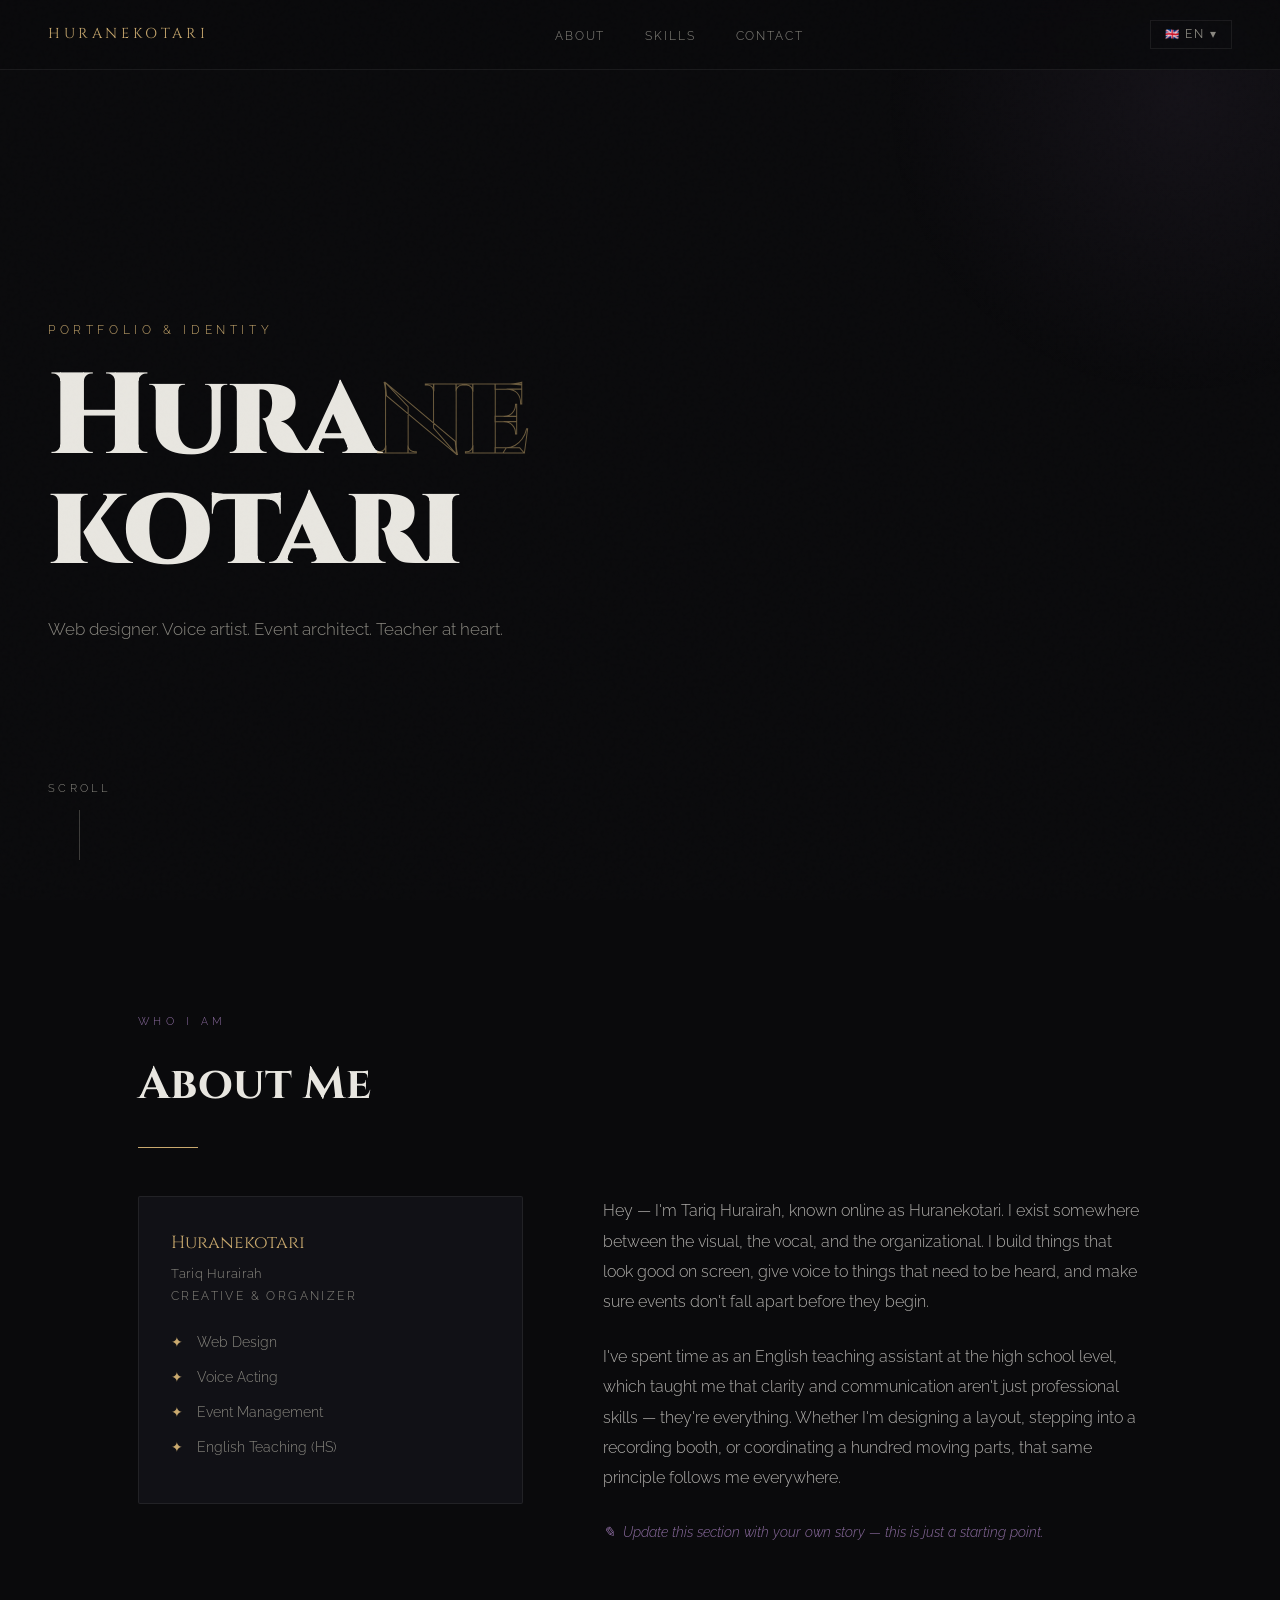
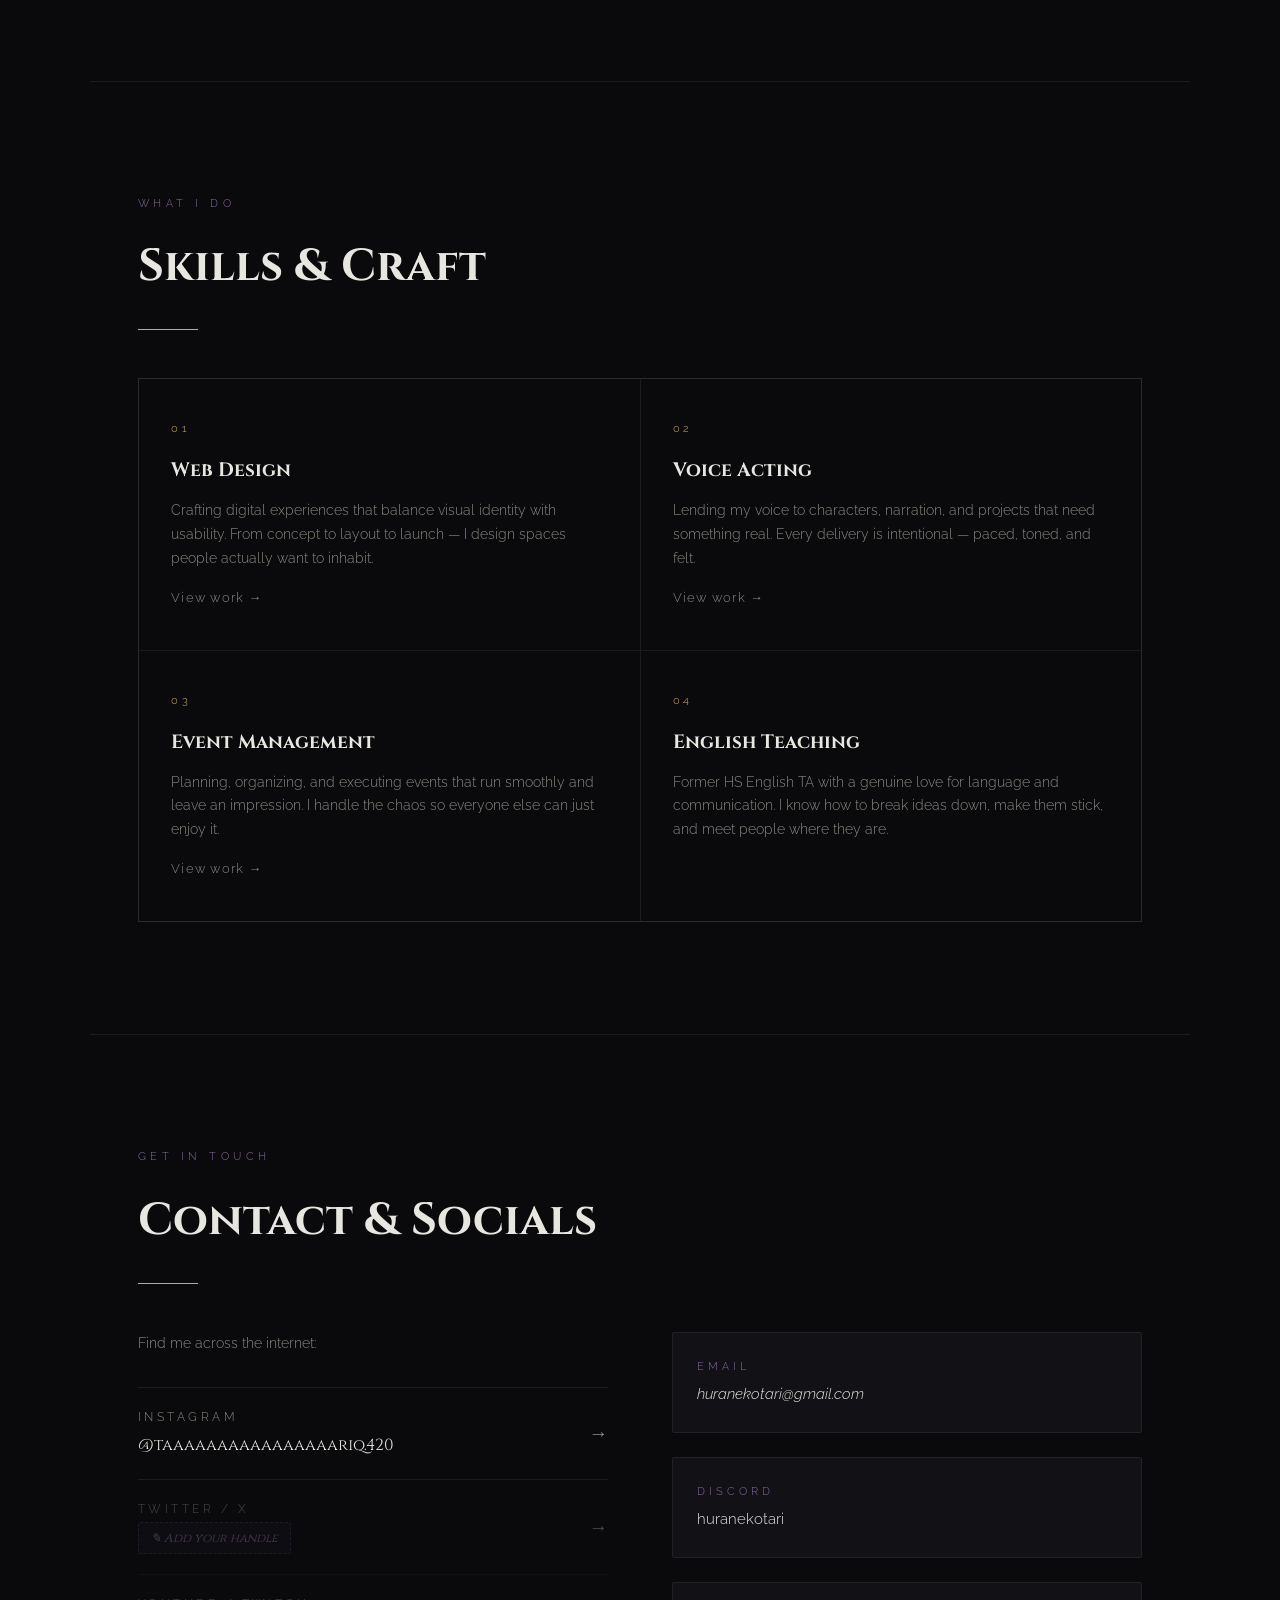
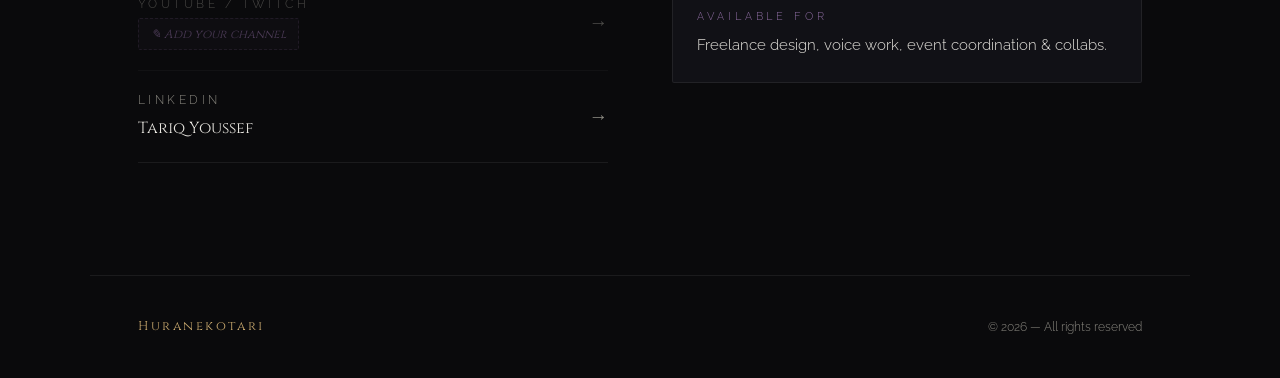
==== commit f5241c71: "?" ====
--- a/index.html
+++ b/index.html
@@ -116,20 +116,20 @@
           <div><span class="social-link-name">YouTube / Twitch</span><span class="social-link-handle placeholder-tag">✎ Add your channel</span></div>
           <span class="social-link-arrow">→</span>
         </div>
-        <div class="social-link" style="opacity:0.5; cursor:default;">
-          <div><span class="social-link-name">LinkedIn</span><span class="social-link-handle placeholder-tag">✎ Add your profile</span></div>
+        <a class="social-link" href="https://www.linkedin.com/in/tariq-youssef-003213253/" target="_blank" rel="noopener">
+          <div><span class="social-link-name">LinkedIn</span><span class="social-link-handle">Tariq Youssef</span></div>
           <span class="social-link-arrow">→</span>
-        </div>
+        </a>
       </div>
     </div>
     <div class="contact-info reveal">
       <div class="contact-item">
         <p class="contact-item-label" data-i18n="email_label">Email</p>
-        <p class="contact-item-value"><span class="placeholder-tag">✎ Add your email address</span></p>
+        <p class="contact-item-value"><a href="mailto:huranekotari@gmail.com" style="color:var(--text); text-decoration:none;">huranekotari@gmail.com</a></p>
       </div>
       <div class="contact-item">
         <p class="contact-item-label">Discord</p>
-        <p class="contact-item-value"><span class="placeholder-tag">✎ Add your Discord tag</span></p>
+        <p class="contact-item-value" style="color:var(--text); font-style:normal;">huranekotari</p>
       </div>
       <div class="contact-item">
         <p class="contact-item-label" data-i18n="avail_label">Available for</p>
@@ -203,7 +203,7 @@
     card_role:"Malikhain at Tagaorganisa",
     skill1:"Web Design", skill2:"Voice Acting", skill3:"Pamamahala ng Events",
     skill4:"Pagtuturo ng Ingles (HS)", skill4_title:"Pagtuturo ng Ingles",
-    about_p1:"Hoy — ako si Tariq Reyes, kilala sa online bilang Huranekotari. Nabubuhay ako sa pagitan ng visual, vocal, at organisasyon. Gumagawa ako ng mga bagay na maganda sa screen, nagbibigay ng boses sa mga bagay na kailangang marinig, at tinitiyak na ang mga events ay hindi guguho bago pa magsimula.",
+    about_p1:"Hoy — ako si Tariq Hurairah, kilala sa online bilang Huranekotari. Nabubuhay ako sa pagitan ng visual, vocal, at organisasyon. Gumagawa ako ng mga bagay na maganda sa screen, nagbibigay ng boses sa mga bagay na kailangang marinig, at tinitiyak na ang mga events ay hindi guguho bago pa magsimula.",
     about_p2:"Nagsilbi akong teaching assistant sa Ingles sa high school, na nagturo sa akin na ang kalinawan at komunikasyon ay hindi lang propesyonal na kasanayan — sila ang lahat. Kahit nagdidisenyo ako ng layout, pumapasok sa recording booth, o nag-kokoordina ng daan-daang detalye, ang prinsipyong ito ay sumusunod sa akin sa lahat ng dako.",
     about_placeholder:"✎ I-update ang seksyong ito ng iyong sariling kuwento — ito ay simula pa lamang.",
     skills_label:"Ano ang ginagawa ko", skills_title:"Mga Kasanayan at Sining",
--- a/styles.css
+++ b/styles.css
@@ -520,11 +520,8 @@
   background: var(--bg3);
   border: 1px solid var(--border);
   margin-bottom: 1.5rem;
-  display: flex;
-  align-items: center;
-  justify-content: center;
+  overflow: hidden;
   position: relative;
-  overflow: hidden;
 }
 
 .portfolio-item-thumb-label {
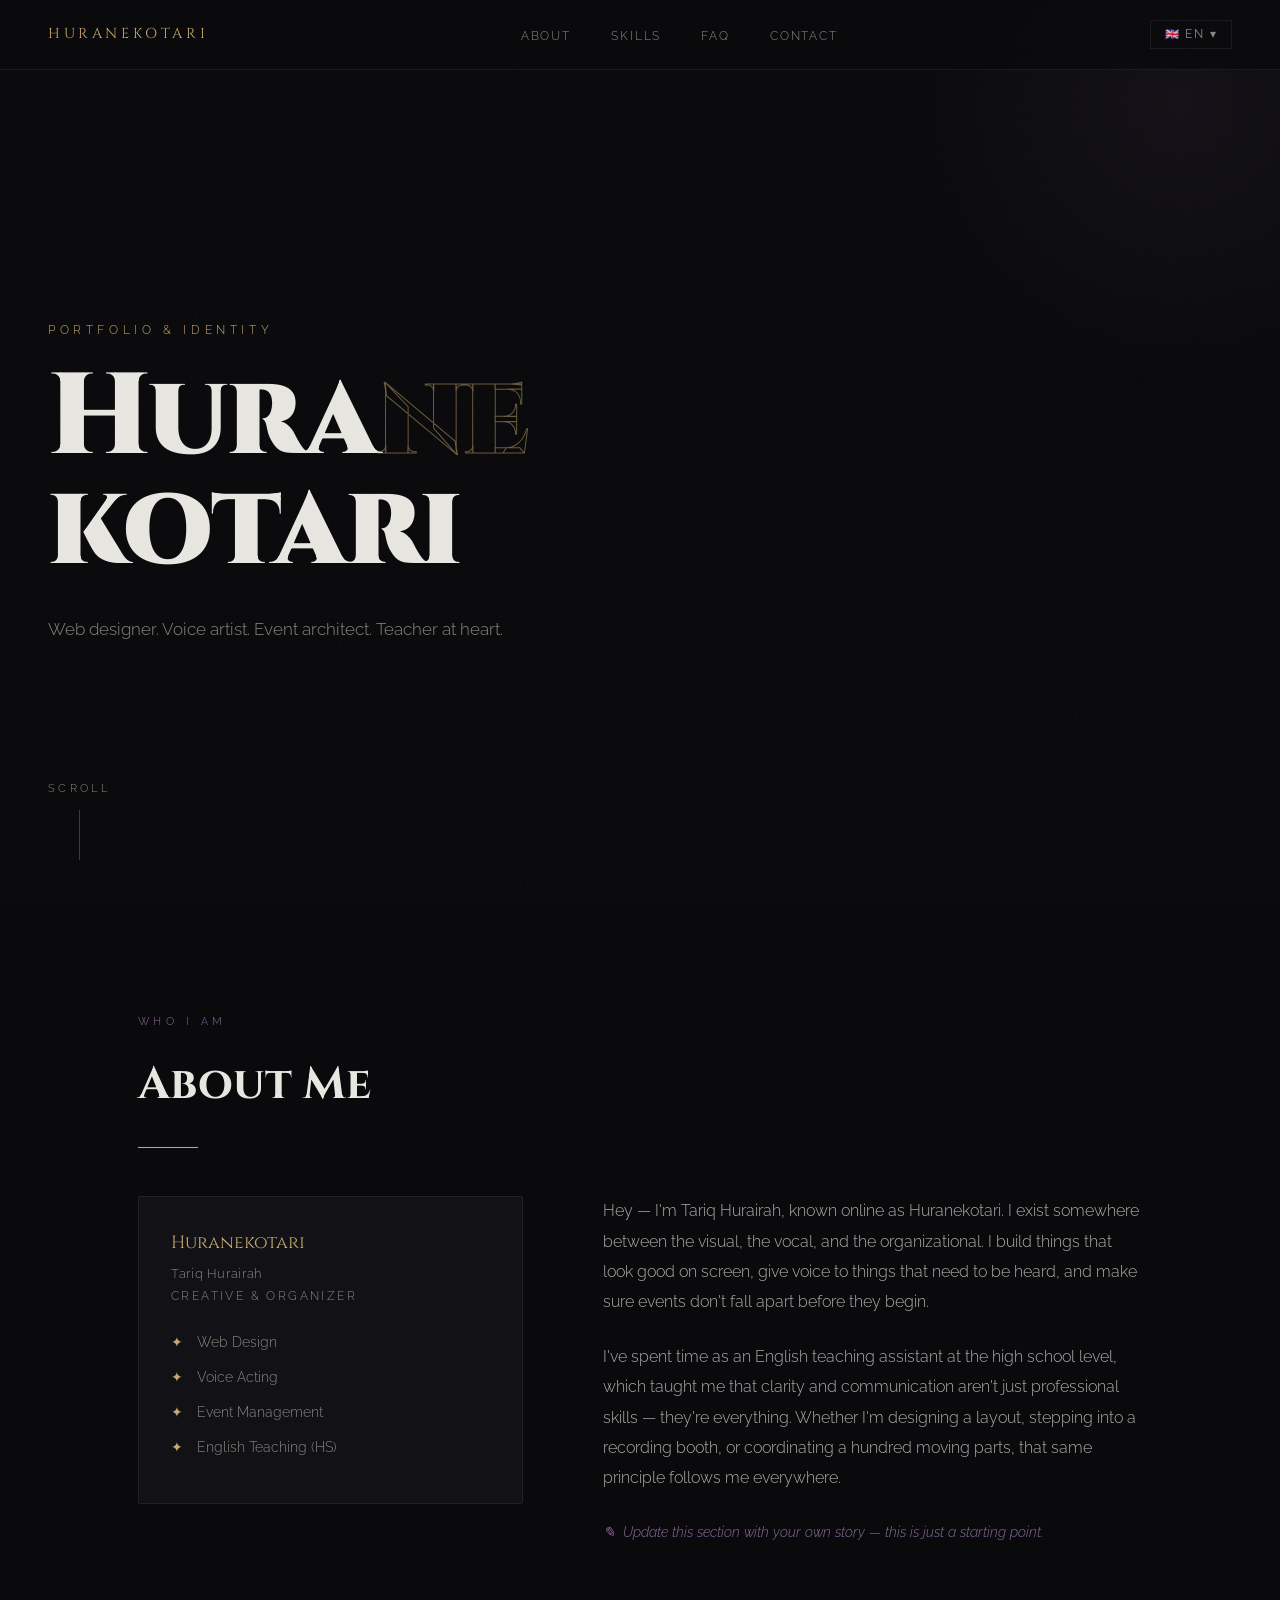
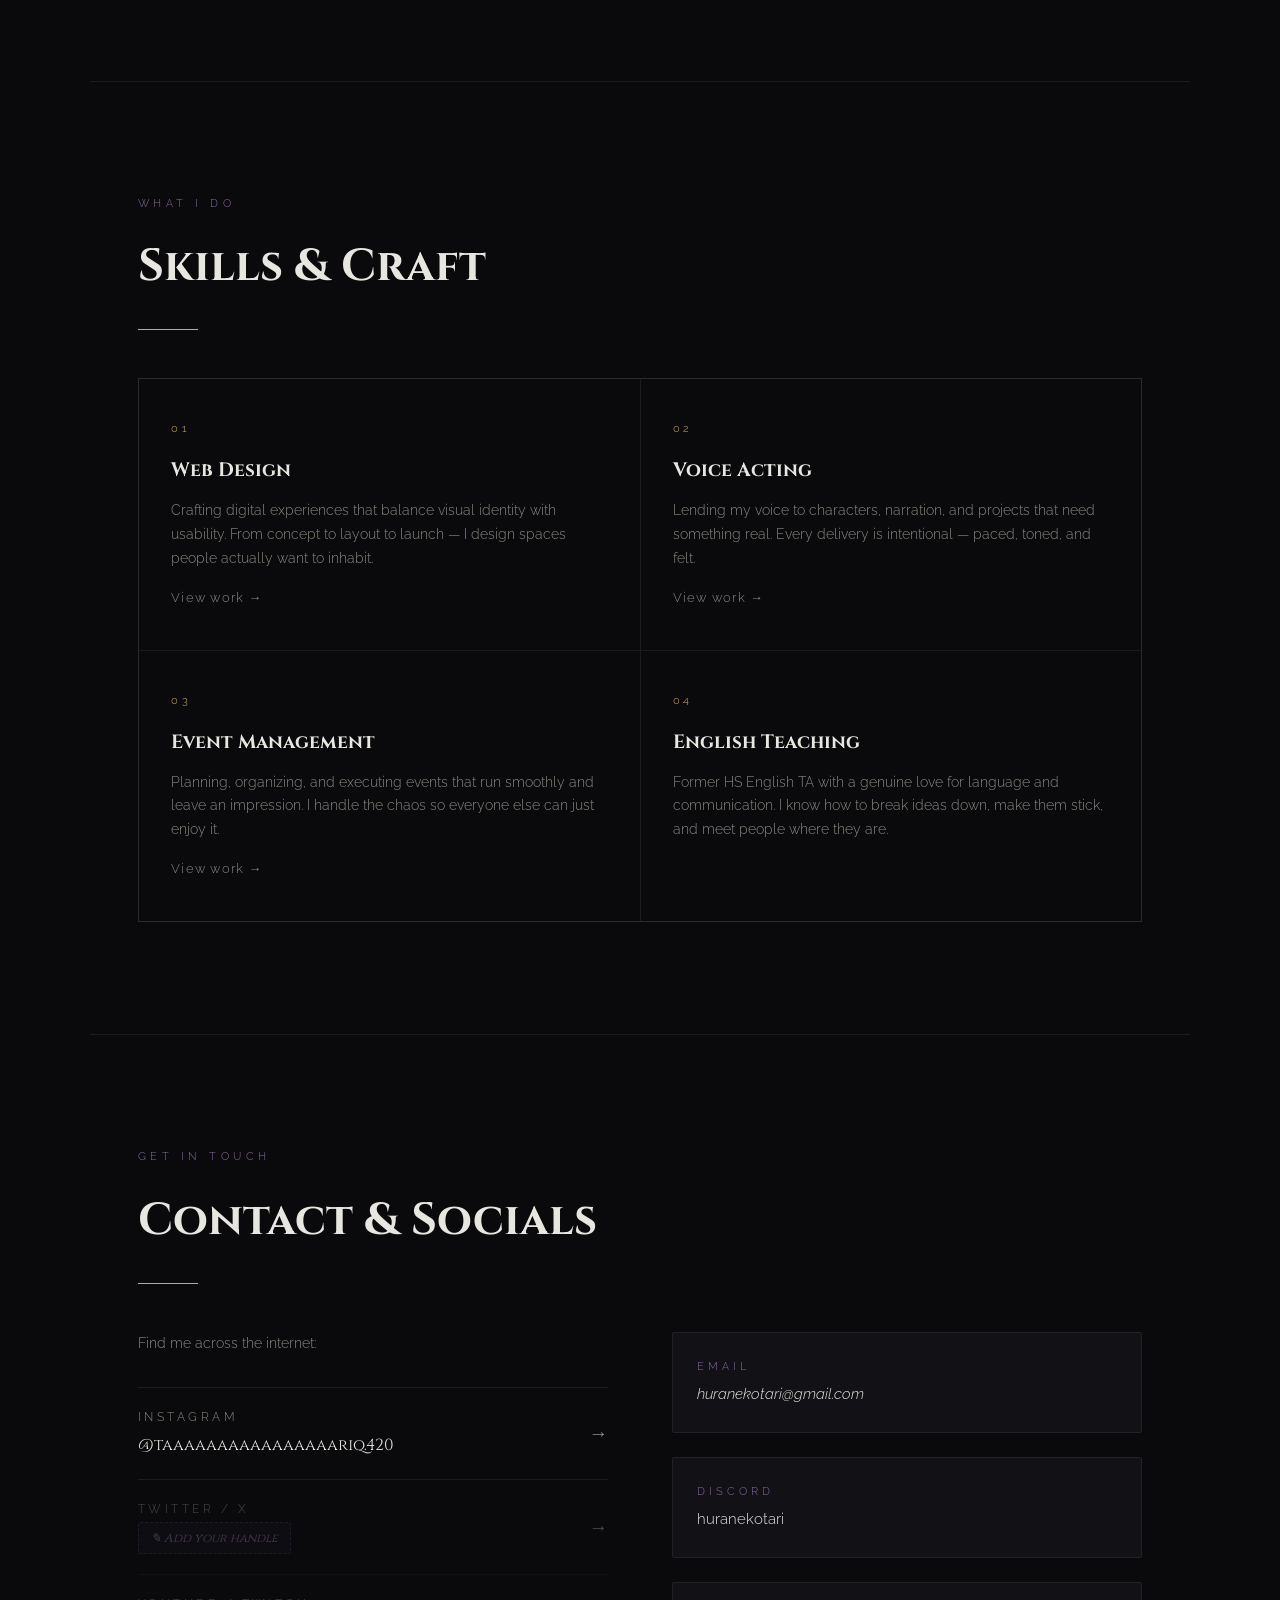
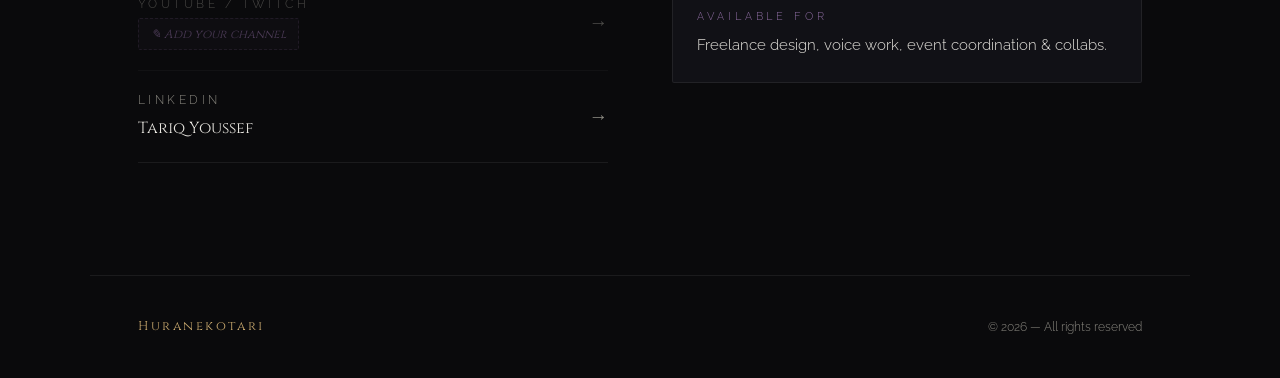
==== commit c3fa2d0a: "faq2" ====
--- a/index.html
+++ b/index.html
@@ -14,6 +14,7 @@
   <ul class="nav-links">
     <li><a href="#about" data-i18n="nav_about">About</a></li>
     <li><a href="#skills" data-i18n="nav_skills">Skills</a></li>
+    <li><a href="faq.html">FAQ</a></li>
     <li><a href="#contact" data-i18n="nav_contact">Contact</a></li>
   </ul>
   <div class="lang-switcher">
